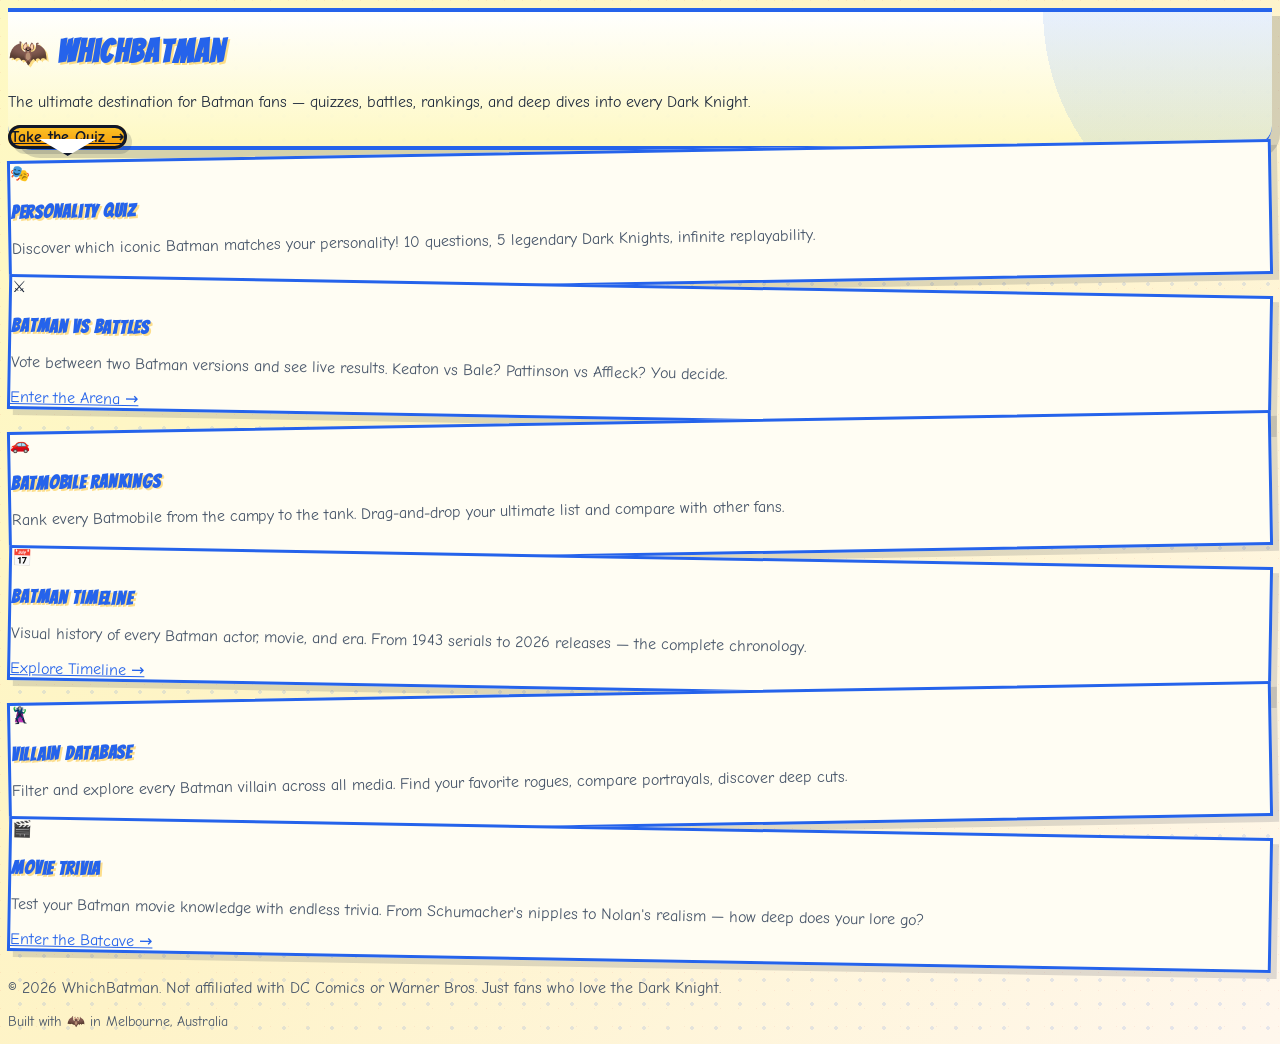
==== index.html @ 9dce613d "Initial commit: WhichBatman comic book site - 7 interactive pages (quiz, battles, batmobiles, timeli" ====
<!DOCTYPE html>
<html lang="en">
<head>
  <meta charset="UTF-8">
  <meta name="viewport" content="width=device-width, initial-scale=1.0">
  <title>WhichBatman - The Ultimate Batman Fan Hub</title>
  <meta name="description" content="Which Batman Are You? Take personality quizzes, vote in Batman vs battles, rank Batmobiles, and explore the complete Dark Knight timeline. The ultimate Batman fan destination.">
  
  <meta property="og:type" content="website">
  <meta property="og:title" content="WhichBatman - The Ultimate Batman Fan Hub">
  <meta property="og:description" content="Quizzes, battles, rankings, and more for every Batman fan!">
  <meta property="og:url" content="https://whichbatman.com">
  <meta property="og:image" content="https://whichbatman.com/assets/og-home.jpg">
  
  <meta name="twitter:card" content="summary_large_image">
  <link rel="preconnect" href="https://fonts.googleapis.com">
  <link rel="preconnect" href="https://fonts.gstatic.com" crossorigin>
  <link href="https://fonts.googleapis.com/css2?family=Bangers&family=Comic+Neue:wght@400;700&display=swap" rel="stylesheet">
  <link rel="stylesheet" href="styles.css">
</head>
<body class="page-home">
  <div class="hero">
    <h1>🦇 WhichBatman</h1>
    <p>The ultimate destination for Batman fans — quizzes, battles, rankings, and deep dives into every Dark Knight.</p>
    <a href="quiz.html" class="cta-button">Take the Quiz →</a>
  </div>
  
  <div class="features">
    <div class="feature-card">
      <div class="feature-icon">🎭</div>
      <h3>Personality Quiz</h3>
      <p>Discover which iconic Batman matches your personality! 10 questions, 5 legendary Dark Knights, infinite replayability.</p>
      <a href="quiz.html" class="feature-link">Start Quiz →</a>
    </div>
    
    <div class="feature-card">
      <div class="feature-icon">⚔️</div>
      <h3>Batman vs Battles</h3>
      <p>Vote between two Batman versions and see live results. Keaton vs Bale? Pattinson vs Affleck? You decide.</p>
      <a href="battles.html" class="feature-link">Enter the Arena →</a>
    </div>
    
    <div class="feature-card">
      <div class="feature-icon">🚗</div>
      <h3>Batmobile Rankings</h3>
      <p>Rank every Batmobile from the campy to the tank. Drag-and-drop your ultimate list and compare with other fans.</p>
      <a href="batmobiles.html" class="feature-link">Start Ranking →</a>
    </div>
    
    <div class="feature-card">
      <div class="feature-icon">📅</div>
      <h3>Batman Timeline</h3>
      <p>Visual history of every Batman actor, movie, and era. From 1943 serials to 2026 releases — the complete chronology.</p>
      <a href="timeline.html" class="feature-link">Explore Timeline →</a>
    </div>
    
    <div class="feature-card">
      <div class="feature-icon">🦹</div>
      <h3>Villain Database</h3>
      <p>Filter and explore every Batman villain across all media. Find your favorite rogues, compare portrayals, discover deep cuts.</p>
      <a href="villains.html" class="feature-link">Open the database →</a>
    </div>
    
    <div class="feature-card">
      <div class="feature-icon">🎬</div>
      <h3>Movie Trivia</h3>
      <p>Test your Batman movie knowledge with endless trivia. From Schumacher's nipples to Nolan's realism — how deep does your lore go?</p>
      <a href="trivia.html" class="feature-link">Enter the Batcave →</a>
    </div>
  </div>
  
  <footer>
    <p>&copy; 2026 WhichBatman. Not affiliated with DC Comics or Warner Bros. Just fans who love the Dark Knight.</p>
    <p class="footer-note">Built with 🦇 in Melbourne, Australia</p>
  </footer>
  
  <script async src="https://www.googletagmanager.com/gtag/js?id=G-XXXXXXXXXX"></script>
  <script>
    window.dataLayer = window.dataLayer || [];
    function gtag(){dataLayer.push(arguments);}
    gtag('js', new Date());
    gtag('config', 'G-XXXXXXXXXX');
    
    // Track feature card clicks
    document.querySelectorAll('.feature-link').forEach(link => {
      link.addEventListener('click', (e) => {
        const feature = e.target.closest('.feature-card').querySelector('h3').textContent;
        gtag('event', 'feature_click', {
          'event_category': 'navigation',
          'event_label': feature
        });
      });
    });
  </script>
</body>
</html>
---- styles.css ----
/* Layout rules extracted from index.html */
/* Layout rules extracted from batmobiles.html */
/* Layout rules extracted from battles.html */
/* Layout rules extracted from quiz.html */
/* Layout rules extracted from timeline.html */
/* Layout rules extracted from trivia.html */
/* Layout rules extracted from villains.html */

/* Shared comic-book theme for WhichBatman */
:root {
  --comic-blue: #2563eb;
  --comic-blue-bright: #3b82f6;
  --comic-yellow: #fbbf24;
  --comic-orange: #f59e0b;
  --comic-red: #ef4444;
  --comic-red-dark: #dc2626;
  --comic-cream: #fef9c3;
  --comic-cream-deep: #fef3c7;
  --comic-paper: #fffdf3;
  --comic-ink: #1e293b;
  --comic-ink-soft: #475569;
  --comic-line: #0f172a;
  --comic-shadow: 8px 8px 0 rgba(30, 41, 59, 0.18);
  --comic-shadow-strong: 10px 10px 0 rgba(37, 99, 235, 0.18);
  --comic-radius: 18px;
}

body[class^="page-"] {
  --bg-primary: var(--comic-cream);
  --bg-secondary: #ffffff;
  --bg-card: #ffffff;
  --border: var(--comic-blue);
  --accent: var(--comic-yellow);
  --accent-hover: var(--comic-orange);
  --accent-soft: var(--comic-orange);
  --text-primary: var(--comic-ink);
  --text-secondary: var(--comic-ink-soft);
  --danger: var(--comic-red);
  --good: #10b981;
  --line: rgba(37, 99, 235, 0.28);
  --shadow: rgba(37, 99, 235, 0.18);
  --shadow-strong: rgba(30, 41, 59, 0.18);
  --success: #16a34a;
  --street: #60a5fa;
  --city: #f59e0b;
  --global: #ef4444;
  --panel: linear-gradient(180deg, rgba(255, 255, 255, 0.98), rgba(254, 249, 195, 0.95));
  font-family: "Comic Neue", system-ui, sans-serif;
  color: var(--text-primary);
  background:
    radial-gradient(circle at 20px 20px, rgba(37, 99, 235, 0.12) 0 2px, transparent 2px 100%),
    radial-gradient(circle at 0 0, rgba(239, 68, 68, 0.08) 0 1.5px, transparent 1.5px 100%),
    linear-gradient(135deg, var(--comic-cream) 0%, var(--comic-cream-deep) 48%, #fff7ed 100%);
  background-size: 24px 24px, 18px 18px, auto;
  color-scheme: light;
}

body[class^="page-"] a,
body[class^="page-"] button,
body[class^="page-"] input,
body[class^="page-"] select,
body[class^="page-"] textarea {
  font: inherit;
}

body[class^="page-"] h1,
body[class^="page-"] h2,
body[class^="page-"] h3,
body[class^="page-"] .section-title,
body[class^="page-"] .results-title,
body[class^="page-"] .battle-kicker,
body[class^="page-"] .hero-kicker,
body[class^="page-"] .hero-eyebrow,
body[class^="page-"] .eyebrow,
body[class^="page-"] .bat-kicker {
  font-family: "Bangers", cursive;
  letter-spacing: 0.04em;
  color: var(--comic-blue);
  text-shadow: 2px 2px 0 rgba(251, 191, 36, 0.5);
}

body[class^="page-"] .hero,
body[class^="page-"] .quiz-card,
body[class^="page-"] .panel,
body[class^="page-"] .battle-card,
body[class^="page-"] .results-card,
body[class^="page-"] .daily-panel,
body[class^="page-"] .filters,
body[class^="page-"] .timeline-shell,
body[class^="page-"] .bat-header {
  background:
    radial-gradient(circle at top right, rgba(59, 130, 246, 0.12) 0 18%, transparent 18% 100%),
    linear-gradient(180deg, rgba(255, 255, 255, 0.98), rgba(254, 249, 195, 0.92));
  border: 4px solid var(--comic-blue);
  border-radius: var(--comic-radius);
  box-shadow: var(--comic-shadow);
}

body[class^="page-"] .feature-card,
body[class^="page-"] .fighter,
body[class^="page-"] .ranking-item,
body[class^="page-"] .timeline-entry,
body[class^="page-"] .villain-card,
body[class^="page-"] .seo-item,
body[class^="page-"] .stat-card,
body[class^="page-"] .result-bar-card {
  background: var(--comic-paper);
  border: 3px solid var(--comic-blue);
  box-shadow: 6px 6px 0 rgba(30, 41, 59, 0.14);
}

body.page-home .feature-card:nth-child(odd),
body.page-battles .fighter:first-child,
body.page-villains .villain-card:nth-child(odd),
body.page-timeline .timeline-entry:nth-child(odd),
body.page-trivia .stat-card:nth-child(odd) {
  transform: rotate(-1deg);
}

body.page-home .feature-card:nth-child(even),
body.page-battles .fighter:last-child,
body.page-villains .villain-card:nth-child(even),
body.page-timeline .timeline-entry:nth-child(even),
body.page-trivia .stat-card:nth-child(even) {
  transform: rotate(1deg);
}

body[class^="page-"] .feature-card:hover,
body[class^="page-"] .fighter:hover,
body[class^="page-"] .ranking-item:hover,
body[class^="page-"] .villain-card:hover,
body[class^="page-"] .timeline-entry:hover {
  transform: translate(-2px, -3px) rotate(0deg);
  box-shadow: var(--comic-shadow-strong);
}

body[class^="page-"] .crumbs a,
body[class^="page-"] .crumb,
body[class^="page-"] .jump,
body[class^="page-"] .jump-link,
body[class^="page-"] .pill-link,
body[class^="page-"] .pill,
body[class^="page-"] .hero-pill,
body[class^="page-"] .hero-chip,
body[class^="page-"] .meta-chip,
body[class^="page-"] .hero-meta span,
body[class^="page-"] .daily-meta span,
body[class^="page-"] .trait,
body[class^="page-"] .chip {
  background: #ffffff;
  border: 3px solid var(--comic-red);
  color: var(--comic-ink);
  box-shadow: 4px 4px 0 rgba(239, 68, 68, 0.14);
}

body[class^="page-"] .cta-button,
body[class^="page-"] .btn,
body[class^="page-"] button,
body[class^="page-"] .vote-button,
body[class^="page-"] .action-button,
body[class^="page-"] .filter-btn,
body[class^="page-"] .expand-btn,
body[class^="page-"] .move-button,
body[class^="page-"] .drag-handle,
body[class^="page-"] .reset {
  background: linear-gradient(180deg, var(--comic-yellow), var(--comic-orange));
  color: var(--comic-line);
  border: 3px solid var(--comic-line);
  border-radius: 14px;
  box-shadow: 5px 5px 0 rgba(30, 41, 59, 0.16);
  font-weight: 700;
}

body[class^="page-"] .btn.secondary,
body[class^="page-"] button.secondary,
body[class^="page-"] .action-button.secondary,
body[class^="page-"] #shareBtn,
body[class^="page-"] #shuffleBtn,
body[class^="page-"] #resetBtn,
body[class^="page-"] .expand-btn,
body[class^="page-"] .filter-btn[aria-pressed="false"] {
  background: #ffffff;
  color: var(--comic-blue);
  border-color: var(--comic-blue);
}

body[class^="page-"] .btn.danger,
body[class^="page-"] button.danger,
body[class^="page-"] #endBtn,
body[class^="page-"] .reset {
  background: linear-gradient(180deg, var(--comic-red), var(--comic-red-dark));
  color: #ffffff;
}

body[class^="page-"] .cta-button:hover,
body[class^="page-"] .btn:hover,
body[class^="page-"] button:hover,
body[class^="page-"] .vote-button:hover,
body[class^="page-"] .action-button:hover,
body[class^="page-"] .filter-btn:hover,
body[class^="page-"] .expand-btn:hover,
body[class^="page-"] .move-button:hover,
body[class^="page-"] .drag-handle:hover,
body[class^="page-"] .reset:hover {
  transform: translate(-1px, -2px);
  box-shadow: 7px 7px 0 rgba(30, 41, 59, 0.18);
}

body[class^="page-"] input[type="text"],
body[class^="page-"] select {
  background: #fffef9;
  color: var(--comic-ink);
  border: 3px solid var(--comic-blue);
  border-radius: 14px;
}

body[class^="page-"] .progress-bar,
body[class^="page-"] .bar-track,
body[class^="page-"] .match-bar-track {
  background: rgba(37, 99, 235, 0.12);
  border: 2px solid rgba(37, 99, 235, 0.3);
}

body[class^="page-"] .progress-fill,
body[class^="page-"] .bar-fill,
body[class^="page-"] .match-bar-fill {
  background: linear-gradient(90deg, var(--comic-red), var(--comic-yellow));
}

body.page-battles .image-placeholder,
body.page-batmobiles .vehicle-image,
body.page-timeline .entry-art {
  background:
    radial-gradient(circle at 30% 30%, rgba(251, 191, 36, 0.35) 0 18%, transparent 18% 100%),
    linear-gradient(135deg, #dbeafe 0%, #ffffff 100%);
  border: 3px solid var(--comic-blue);
}

body.page-battles .pulse,
body.page-villains .daily-panel,
body.page-home .cta-button,
body.page-batmobiles .pill,
body.page-timeline .jump-link,
body.page-villains .jump {
  position: relative;
}

body.page-battles .pulse::after,
body.page-home .cta-button::after,
body.page-timeline .jump-link::after,
body.page-villains .jump::after {
  content: "";
  position: absolute;
  inset: auto 12px -10px 12px;
  height: 14px;
  background: #ffffff;
  border: 3px solid currentColor;
  border-top: 0;
  clip-path: polygon(18% 0, 50% 100%, 82% 0);
}

body.page-home footer,
body.page-batmobiles .status,
body.page-trivia .tiny,
body.page-villains #searchInputHint,
body.page-battles .battle-subtitle,
body.page-timeline .note,
body.page-timeline .faq-answer,
body.page-quiz .subtitle,
body.page-quiz .result-description,
body.page-trivia .subtitle,
body.page-home .feature-card p,
body.page-battles .fighter-desc,
body.page-villains .daily-body p,
body.page-timeline .hero p,
body.page-trivia .meta-row,
body.page-batmobiles .panel-note {
  color: var(--comic-ink-soft);
}

body.page-home .hero {
  border-radius: 0 0 24px 24px;
  border-left: 0;
  border-right: 0;
}

body.page-home .hero h1,
body.page-quiz h1,
body.page-batmobiles h1,
body.page-battles h1,
body.page-timeline h1,
body.page-trivia h1,
body.page-villains h1 {
  color: var(--comic-blue);
}

body.page-home .feature-link,
body.page-trivia .home-link,
body.page-trivia .bat-link,
body.page-batmobiles .share-url,
body.page-villains .expand-btn,
body.page-battles .result-name,
body.page-timeline .expand-hint,
body.page-quiz .result-name {
  color: var(--comic-blue);
}

body.page-home .feature-link:hover,
body.page-trivia .home-link:hover,
body.page-trivia .bat-link:hover {
  color: var(--comic-red);
}

body.page-quiz .option,
body.page-trivia .option-btn,
body.page-batmobiles .ranking-item,
body.page-villains .villain-detail,
body.page-timeline .entry-body {
  background: rgba(255, 255, 255, 0.96);
  border-color: rgba(37, 99, 235, 0.35);
}

body.page-quiz .option.selected,
body.page-trivia .option-btn.selected,
body.page-timeline .filter-btn[aria-pressed="true"],
body.page-villains .chip.street,
body.page-villains .chip.city,
body.page-villains .chip.global,
body.page-battles .vote-button.voted {
  background: linear-gradient(180deg, #dbeafe, #bfdbfe);
  color: var(--comic-blue);
  border-color: var(--comic-blue);
}

body.page-villains .chip.global,
body.page-villains .chip.threat-global,
body.page-villains .chip.legendary {
  border-color: var(--comic-red);
  color: var(--comic-red-dark);
}

body.page-villains .chip.city,
body.page-villains .chip.threat-city {
  border-color: var(--comic-orange);
  color: #b45309;
}

body.page-villains .chip.street,
body.page-villains .chip.threat-street {
  border-color: var(--comic-blue);
  color: var(--comic-blue);
}

body.page-timeline .timeline-shell::before {
  background: linear-gradient(90deg, transparent, var(--comic-red), transparent);
  height: 4px;
}

body.page-timeline .pill,
body.page-timeline .entry-meta-badge .pill {
  background: linear-gradient(180deg, var(--comic-yellow), #fde68a);
  border-color: var(--comic-line);
  color: var(--comic-line);
}

body.page-trivia .leaderboard-list li,
body.page-batmobiles .community-list li,
body.page-villains .seo-item,
body.page-villains .empty-state,
body.page-batmobiles .empty-state {
  background: rgba(255,255,255,0.92);
  border: 3px solid rgba(37, 99, 235, 0.35);
}

body.page-home .footer-note {
  margin-top: 12px;
  font-size: 0.9rem;
}

body.page-trivia .stack-gap-sm,
body.page-trivia .tiny.top-gap {
  margin-top: 8px;
}

body.page-villains .filter-inline-wrap {
  display: flex;
  align-items: center;
  justify-content: space-between;
  gap: 12px;
  flex-wrap: wrap;
}

body.page-villains #searchInputHint {
  font-size: 0.92rem;
}

body.page-quiz .results-heading {
  font-size: 1.8rem;
  margin-bottom: 16px;
}
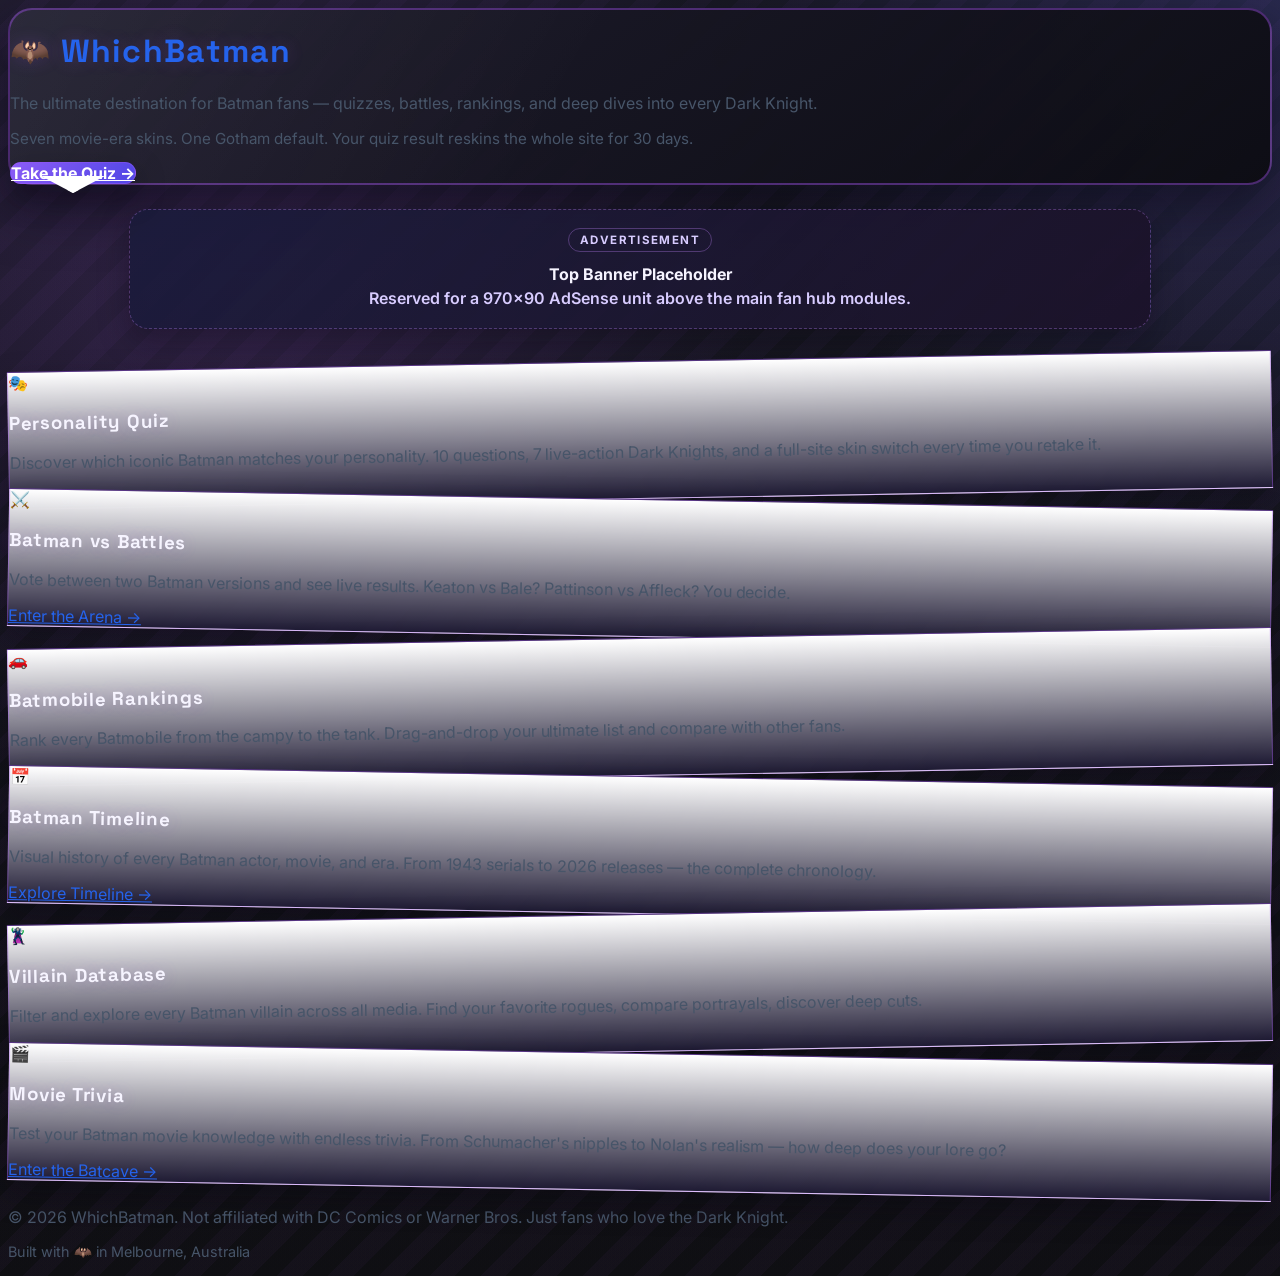
==== commit 2fb2ab64: "7-skin theme system: site reskins per Batman quiz result + AdSense prep slots" ====
--- a/index.html
+++ b/index.html
@@ -13,23 +13,33 @@
   <meta property="og:image" content="https://whichbatman.com/assets/og-home.jpg">
   
   <meta name="twitter:card" content="summary_large_image">
+  <meta name="theme-color" content="#0f0f14">
   <link rel="preconnect" href="https://fonts.googleapis.com">
   <link rel="preconnect" href="https://fonts.gstatic.com" crossorigin>
-  <link href="https://fonts.googleapis.com/css2?family=Bangers&family=Comic+Neue:wght@400;700&display=swap" rel="stylesheet">
+  <script src="theme-loader.js"></script>
+  <script>window.WhichBatmanTheme.initDocumentTheme();</script>
+  <link href="https://fonts.googleapis.com/css2?family=Archivo:wght@400;600;700&family=Audiowide&family=Bangers&family=Bebas+Neue&family=Cinzel:wght@400;600;700&family=Exo+2:wght@400;600;700&family=Inter:wght@400;500;600;700&family=Lato:wght@400;700&family=Nunito:wght@400;600;700&family=Orbitron:wght@400;600;700&family=Oxygen:wght@400;700&family=Rajdhani:wght@500;600;700&family=Roboto:wght@400;500;700&family=Source+Sans+3:wght@400;600;700&family=Space+Grotesk:wght@400;500;700&display=swap" rel="stylesheet">
   <link rel="stylesheet" href="styles.css">
+  <link rel="stylesheet" href="themes.css">
 </head>
 <body class="page-home">
   <div class="hero">
     <h1>🦇 WhichBatman</h1>
     <p>The ultimate destination for Batman fans — quizzes, battles, rankings, and deep dives into every Dark Knight.</p>
+    <p class="theme-note">Seven movie-era skins. One Gotham default. Your quiz result reskins the whole site for 30 days.</p>
     <a href="quiz.html" class="cta-button">Take the Quiz →</a>
+  </div>
+
+  <div class="ad-slot ad-slot-banner" aria-label="Advertisement">
+    <span class="ad-label">Advertisement</span>
+    <span class="ad-copy"><strong>Top Banner Placeholder</strong><br>Reserved for a 970x90 AdSense unit above the main fan hub modules.</span>
   </div>
   
   <div class="features">
     <div class="feature-card">
       <div class="feature-icon">🎭</div>
       <h3>Personality Quiz</h3>
-      <p>Discover which iconic Batman matches your personality! 10 questions, 5 legendary Dark Knights, infinite replayability.</p>
+      <p>Discover which iconic Batman matches your personality. 10 questions, 7 live-action Dark Knights, and a full-site skin switch every time you retake it.</p>
       <a href="quiz.html" class="feature-link">Start Quiz →</a>
     </div>
     
--- a/themes.css
+++ b/themes.css
@@ -0,0 +1,707 @@
+:root,
+html[data-theme="gotham"] {
+  --theme-color: #0f0f14;
+  --bg-primary: #0f0f14;
+  --bg-secondary: #1a1a24;
+  --bg-card: rgba(21, 22, 34, 0.9);
+  --bg-elevated: rgba(32, 28, 54, 0.92);
+  --text-primary: #f0f0f5;
+  --text-secondary: #a6adca;
+  --heading-color: #f6f4ff;
+  --accent-primary: #a855f7;
+  --accent-secondary: #6366f1;
+  --accent-strong: #c084fc;
+  --button-text: #ffffff;
+  --chip-bg: rgba(18, 18, 30, 0.9);
+  --chip-text: #f5f3ff;
+  --border-color: rgba(168, 85, 247, 0.4);
+  --line-color: rgba(192, 132, 252, 0.18);
+  --panel-shadow: 0 20px 55px rgba(8, 6, 19, 0.55);
+  --hover-shadow: 0 26px 60px rgba(26, 17, 53, 0.62);
+  --soft-shadow: 0 12px 30px rgba(8, 6, 19, 0.34);
+  --card-radius: 24px;
+  --font-heading: "Space Grotesk", sans-serif;
+  --font-body: "Inter", sans-serif;
+  --heading-shadow: 0 0 18px rgba(168, 85, 247, 0.2);
+  --surface-background:
+    linear-gradient(145deg, rgba(31, 29, 46, 0.96), rgba(12, 12, 18, 0.94));
+  --page-background:
+    radial-gradient(circle at top right, rgba(99, 102, 241, 0.2), transparent 30%),
+    radial-gradient(circle at 20% 20%, rgba(168, 85, 247, 0.18), transparent 35%),
+    linear-gradient(180deg, #141420 0%, #09090d 100%);
+  --image-background:
+    radial-gradient(circle at top, rgba(192, 132, 252, 0.16), transparent 45%),
+    linear-gradient(135deg, rgba(35, 32, 58, 0.98), rgba(13, 14, 22, 0.98));
+  --button-background: linear-gradient(135deg, #8b5cf6 0%, #4f46e5 100%);
+  --button-secondary-background: rgba(12, 12, 20, 0.8);
+  --button-secondary-text: #ebe9ff;
+  --button-danger-background: linear-gradient(135deg, #ef4444 0%, #991b1b 100%);
+  --page-texture:
+    linear-gradient(rgba(255, 255, 255, 0.025), rgba(255, 255, 255, 0.025)),
+    repeating-linear-gradient(
+      135deg,
+      transparent 0,
+      transparent 18px,
+      rgba(168, 85, 247, 0.035) 18px,
+      rgba(168, 85, 247, 0.035) 36px
+    );
+  --surface-highlight: linear-gradient(120deg, rgba(255, 255, 255, 0.06), transparent 45%);
+  --ad-background:
+    linear-gradient(135deg, rgba(99, 102, 241, 0.18), rgba(168, 85, 247, 0.1)),
+    rgba(10, 10, 16, 0.9);
+  --ad-border: rgba(192, 132, 252, 0.32);
+  --ad-text: #d8ccff;
+  --panel-border-width: 2px;
+}
+
+html[data-theme="west"] {
+  --theme-color: #ffeb3b;
+  --bg-primary: #ffeb3b;
+  --bg-secondary: #fff3a3;
+  --bg-card: rgba(255, 255, 255, 0.96);
+  --bg-elevated: rgba(255, 255, 255, 0.98);
+  --text-primary: #111111;
+  --text-secondary: #303030;
+  --heading-color: #0052cc;
+  --accent-primary: #ff0000;
+  --accent-secondary: #0066ff;
+  --accent-strong: #ff6b6b;
+  --button-text: #111111;
+  --chip-bg: #ffffff;
+  --chip-text: #111111;
+  --border-color: #111111;
+  --line-color: rgba(0, 0, 0, 0.16);
+  --panel-shadow: 12px 12px 0 rgba(0, 0, 0, 0.22);
+  --hover-shadow: 14px 14px 0 rgba(0, 102, 255, 0.22);
+  --soft-shadow: 0 8px 24px rgba(17, 17, 17, 0.16);
+  --card-radius: 12px;
+  --heading-shadow: 3px 3px 0 rgba(255, 255, 255, 0.95);
+  --surface-background:
+    radial-gradient(circle at 15% 20%, rgba(255, 0, 0, 0.14) 0 2px, transparent 2px 100%),
+    radial-gradient(circle at 75% 25%, rgba(0, 102, 255, 0.14) 0 2px, transparent 2px 100%),
+    linear-gradient(180deg, rgba(255, 255, 255, 0.98), rgba(255, 244, 177, 0.96));
+  --page-background:
+    radial-gradient(circle at top left, rgba(255, 255, 255, 0.65), transparent 25%),
+    radial-gradient(circle at 20px 20px, rgba(0, 102, 255, 0.12) 0 2px, transparent 2px 100%),
+    radial-gradient(circle at 0 0, rgba(255, 0, 0, 0.1) 0 1.5px, transparent 1.5px 100%),
+    linear-gradient(135deg, #ffeb3b 0%, #fff59d 48%, #ffffff 100%);
+  --image-background:
+    radial-gradient(circle at 30% 30%, rgba(255, 0, 0, 0.24) 0 16%, transparent 16% 100%),
+    linear-gradient(135deg, #ffffff 0%, #dbeafe 100%);
+  --button-background: linear-gradient(180deg, #ffd700 0%, #ff8f00 100%);
+  --button-secondary-background: #ffffff;
+  --button-secondary-text: #0052cc;
+  --button-danger-background: linear-gradient(180deg, #ff4b4b 0%, #cc0000 100%);
+  --page-texture:
+    repeating-linear-gradient(
+      0deg,
+      transparent 0,
+      transparent 34px,
+      rgba(17, 17, 17, 0.05) 34px,
+      rgba(17, 17, 17, 0.05) 36px
+    );
+  --surface-highlight: linear-gradient(120deg, rgba(0, 102, 255, 0.08), transparent 45%);
+  --ad-background:
+    linear-gradient(135deg, rgba(255, 0, 0, 0.12), rgba(0, 102, 255, 0.1)),
+    rgba(255, 255, 255, 0.95);
+  --ad-border: rgba(17, 17, 17, 0.28);
+  --ad-text: #111111;
+  --panel-border-width: 4px;
+  --font-heading: "Bangers", cursive;
+  --font-body: "Archivo", sans-serif;
+}
+
+html[data-theme="keaton"] {
+  --theme-color: #0a0a0f;
+  --bg-primary: #0a0a0f;
+  --bg-secondary: #1a1a2e;
+  --bg-card: rgba(15, 14, 26, 0.94);
+  --bg-elevated: rgba(26, 0, 51, 0.92);
+  --text-primary: #e5e2ee;
+  --text-secondary: #b9add7;
+  --heading-color: #f3e8ff;
+  --accent-primary: #9d4edd;
+  --accent-secondary: #52b788;
+  --accent-strong: #c77dff;
+  --button-text: #f8f5ff;
+  --chip-bg: rgba(22, 15, 37, 0.96);
+  --chip-text: #ece7f8;
+  --border-color: rgba(157, 78, 221, 0.42);
+  --line-color: rgba(82, 183, 136, 0.18);
+  --panel-shadow: 0 20px 55px rgba(0, 0, 0, 0.6);
+  --hover-shadow: 0 26px 60px rgba(157, 78, 221, 0.24);
+  --soft-shadow: 0 12px 32px rgba(0, 0, 0, 0.42);
+  --card-radius: 28px;
+  --heading-shadow: 0 0 24px rgba(157, 78, 221, 0.18);
+  --surface-background:
+    linear-gradient(160deg, rgba(25, 15, 37, 0.96), rgba(10, 10, 15, 0.94)),
+    linear-gradient(90deg, rgba(82, 183, 136, 0.08), transparent 35%);
+  --page-background:
+    radial-gradient(circle at top, rgba(157, 78, 221, 0.18), transparent 22%),
+    radial-gradient(circle at bottom left, rgba(82, 183, 136, 0.16), transparent 26%),
+    linear-gradient(180deg, #11111a 0%, #050507 100%);
+  --image-background:
+    radial-gradient(circle at 50% 0%, rgba(157, 78, 221, 0.2), transparent 40%),
+    linear-gradient(135deg, #1d102e 0%, #07120f 100%);
+  --button-background: linear-gradient(135deg, #6d28d9 0%, #14532d 100%);
+  --button-secondary-background: rgba(21, 13, 31, 0.82);
+  --button-secondary-text: #efe9ff;
+  --button-danger-background: linear-gradient(135deg, #7c2d12 0%, #581c87 100%);
+  --page-texture:
+    repeating-linear-gradient(
+      90deg,
+      transparent 0,
+      transparent 54px,
+      rgba(255, 255, 255, 0.022) 54px,
+      rgba(255, 255, 255, 0.022) 55px
+    );
+  --surface-highlight: linear-gradient(120deg, rgba(255, 255, 255, 0.045), transparent 42%);
+  --ad-background:
+    linear-gradient(135deg, rgba(157, 78, 221, 0.16), rgba(82, 183, 136, 0.1)),
+    rgba(10, 10, 15, 0.92);
+  --ad-border: rgba(157, 78, 221, 0.28);
+  --ad-text: #e8def8;
+  --font-heading: "Cinzel", serif;
+  --font-body: "Lato", sans-serif;
+}
+
+html[data-theme="kilmer"] {
+  --theme-color: #0f0f1a;
+  --bg-primary: #0f0f1a;
+  --bg-secondary: #1a1a2e;
+  --bg-card: rgba(16, 20, 34, 0.92);
+  --bg-elevated: rgba(25, 20, 44, 0.92);
+  --text-primary: #e8ecf8;
+  --text-secondary: #c1b8ea;
+  --heading-color: #d8f7ff;
+  --accent-primary: #00ced1;
+  --accent-secondary: #9370db;
+  --accent-strong: #ff6ec7;
+  --button-text: #02131d;
+  --chip-bg: rgba(10, 17, 30, 0.92);
+  --chip-text: #e8fbff;
+  --border-color: rgba(0, 206, 209, 0.34);
+  --line-color: rgba(255, 110, 199, 0.16);
+  --panel-shadow: 0 20px 55px rgba(0, 0, 0, 0.55);
+  --hover-shadow: 0 24px 58px rgba(0, 206, 209, 0.2);
+  --soft-shadow: 0 10px 30px rgba(147, 112, 219, 0.18);
+  --card-radius: 22px;
+  --heading-shadow: 0 0 16px rgba(0, 255, 255, 0.38);
+  --surface-background:
+    linear-gradient(160deg, rgba(12, 16, 30, 0.96), rgba(24, 20, 44, 0.94)),
+    linear-gradient(90deg, rgba(0, 206, 209, 0.08), rgba(255, 110, 199, 0.06));
+  --page-background:
+    radial-gradient(circle at top left, rgba(0, 255, 255, 0.14), transparent 18%),
+    radial-gradient(circle at bottom right, rgba(255, 110, 199, 0.16), transparent 22%),
+    linear-gradient(180deg, #0a0c17 0%, #06070d 100%);
+  --image-background:
+    linear-gradient(135deg, rgba(0, 255, 255, 0.12), transparent 55%),
+    linear-gradient(145deg, #111425 0%, #21183a 100%);
+  --button-background: linear-gradient(135deg, #00ced1 0%, #9370db 55%, #ff6ec7 100%);
+  --button-secondary-background: rgba(11, 15, 28, 0.84);
+  --button-secondary-text: #dffcff;
+  --button-danger-background: linear-gradient(135deg, #ff6ec7 0%, #6d28d9 100%);
+  --page-texture:
+    linear-gradient(rgba(255, 255, 255, 0.015), rgba(255, 255, 255, 0.015)),
+    repeating-linear-gradient(
+      90deg,
+      transparent 0,
+      transparent 36px,
+      rgba(0, 255, 255, 0.04) 36px,
+      rgba(0, 255, 255, 0.04) 37px
+    );
+  --surface-highlight: linear-gradient(120deg, rgba(255, 255, 255, 0.04), transparent 45%);
+  --ad-background:
+    linear-gradient(135deg, rgba(0, 255, 255, 0.14), rgba(255, 110, 199, 0.12)),
+    rgba(11, 14, 25, 0.92);
+  --ad-border: rgba(0, 206, 209, 0.28);
+  --ad-text: #e4fdff;
+  --font-heading: "Exo 2", sans-serif;
+  --font-body: "Roboto", sans-serif;
+}
+
+html[data-theme="clooney"] {
+  --theme-color: #e0ffff;
+  --bg-primary: #f0f8ff;
+  --bg-secondary: #e0ffff;
+  --bg-card: rgba(255, 255, 255, 0.96);
+  --bg-elevated: rgba(241, 251, 255, 0.96);
+  --text-primary: #0f3050;
+  --text-secondary: #395b78;
+  --heading-color: #0b4870;
+  --accent-primary: #00bfff;
+  --accent-secondary: #c0c0c0;
+  --accent-strong: #87ceeb;
+  --button-text: #063252;
+  --chip-bg: rgba(255, 255, 255, 0.92);
+  --chip-text: #124161;
+  --border-color: rgba(70, 130, 180, 0.34);
+  --line-color: rgba(0, 191, 255, 0.16);
+  --panel-shadow: 0 20px 48px rgba(70, 130, 180, 0.14);
+  --hover-shadow: 0 24px 56px rgba(0, 191, 255, 0.18);
+  --soft-shadow: 0 10px 28px rgba(135, 206, 235, 0.18);
+  --card-radius: 24px;
+  --heading-shadow: 0 0 16px rgba(255, 255, 255, 0.8);
+  --surface-background:
+    linear-gradient(145deg, rgba(255, 255, 255, 0.98), rgba(224, 255, 255, 0.94)),
+    linear-gradient(90deg, rgba(192, 192, 192, 0.16), transparent 40%);
+  --page-background:
+    radial-gradient(circle at top, rgba(255, 255, 255, 0.85), transparent 26%),
+    radial-gradient(circle at 80% 18%, rgba(135, 206, 235, 0.22), transparent 18%),
+    linear-gradient(180deg, #f8fdff 0%, #dff6ff 100%);
+  --image-background:
+    radial-gradient(circle at 15% 15%, rgba(255, 255, 255, 0.82), transparent 25%),
+    linear-gradient(135deg, #effaff 0%, #c8efff 100%);
+  --button-background: linear-gradient(135deg, #00bfff 0%, #c0c0c0 100%);
+  --button-secondary-background: rgba(255, 255, 255, 0.92);
+  --button-secondary-text: #0b4870;
+  --button-danger-background: linear-gradient(135deg, #4682b4 0%, #0f3050 100%);
+  --page-texture:
+    repeating-linear-gradient(
+      45deg,
+      transparent 0,
+      transparent 22px,
+      rgba(70, 130, 180, 0.035) 22px,
+      rgba(70, 130, 180, 0.035) 44px
+    );
+  --surface-highlight: linear-gradient(120deg, rgba(255, 255, 255, 0.5), transparent 45%);
+  --ad-background:
+    linear-gradient(135deg, rgba(0, 191, 255, 0.12), rgba(192, 192, 192, 0.12)),
+    rgba(255, 255, 255, 0.96);
+  --ad-border: rgba(70, 130, 180, 0.22);
+  --ad-text: #0f3050;
+  --font-heading: "Orbitron", sans-serif;
+  --font-body: "Nunito", sans-serif;
+}
+
+html[data-theme="bale"] {
+  --theme-color: #0a0a0a;
+  --bg-primary: #0a0a0a;
+  --bg-secondary: #161616;
+  --bg-card: rgba(22, 22, 22, 0.94);
+  --bg-elevated: rgba(29, 29, 29, 0.94);
+  --text-primary: #e7e5e4;
+  --text-secondary: #b2b2b2;
+  --heading-color: #f5f5f4;
+  --accent-primary: #d4af37;
+  --accent-secondary: #4a5568;
+  --accent-strong: #f2d675;
+  --button-text: #111111;
+  --chip-bg: rgba(17, 17, 17, 0.96);
+  --chip-text: #f3f2ed;
+  --border-color: rgba(212, 175, 55, 0.24);
+  --line-color: rgba(255, 255, 255, 0.08);
+  --panel-shadow: 0 18px 46px rgba(0, 0, 0, 0.56);
+  --hover-shadow: 0 22px 54px rgba(0, 0, 0, 0.64);
+  --soft-shadow: 0 10px 26px rgba(0, 0, 0, 0.28);
+  --card-radius: 10px;
+  --heading-shadow: none;
+  --surface-background:
+    linear-gradient(145deg, rgba(31, 31, 31, 0.96), rgba(11, 11, 11, 0.96)),
+    linear-gradient(90deg, rgba(212, 175, 55, 0.04), transparent 40%);
+  --page-background:
+    linear-gradient(rgba(255, 255, 255, 0.02), rgba(255, 255, 255, 0.02)),
+    linear-gradient(180deg, #121212 0%, #050505 100%);
+  --image-background:
+    linear-gradient(135deg, rgba(255, 255, 255, 0.05), transparent 48%),
+    linear-gradient(145deg, #242424 0%, #0d0d0d 100%);
+  --button-background: linear-gradient(135deg, #d4af37 0%, #7c6a22 100%);
+  --button-secondary-background: rgba(12, 12, 12, 0.86);
+  --button-secondary-text: #e9e6d8;
+  --button-danger-background: linear-gradient(135deg, #7f1d1d 0%, #450a0a 100%);
+  --page-texture:
+    repeating-linear-gradient(
+      45deg,
+      rgba(255, 255, 255, 0.02) 0,
+      rgba(255, 255, 255, 0.02) 2px,
+      transparent 2px,
+      transparent 8px
+    );
+  --surface-highlight: linear-gradient(120deg, rgba(255, 255, 255, 0.03), transparent 48%);
+  --ad-background:
+    linear-gradient(135deg, rgba(212, 175, 55, 0.08), rgba(74, 85, 104, 0.08)),
+    rgba(11, 11, 11, 0.92);
+  --ad-border: rgba(212, 175, 55, 0.18);
+  --ad-text: #ebe8dd;
+  --font-heading: "Rajdhani", sans-serif;
+  --font-body: "Inter", sans-serif;
+}
+
+html[data-theme="affleck"] {
+  --theme-color: #1a1a1a;
+  --bg-primary: #1a1a1a;
+  --bg-secondary: #2d2d2d;
+  --bg-card: rgba(33, 33, 33, 0.96);
+  --bg-elevated: rgba(39, 39, 39, 0.94);
+  --text-primary: #c5c1bb;
+  --text-secondary: #9d9890;
+  --heading-color: #e9e2d8;
+  --accent-primary: #8b7355;
+  --accent-secondary: #5f6b7a;
+  --accent-strong: #b59a77;
+  --button-text: #f4efe8;
+  --chip-bg: rgba(32, 32, 32, 0.94);
+  --chip-text: #dfd6ca;
+  --border-color: rgba(139, 115, 85, 0.24);
+  --line-color: rgba(95, 107, 122, 0.14);
+  --panel-shadow: 0 18px 50px rgba(0, 0, 0, 0.52);
+  --hover-shadow: 0 22px 58px rgba(0, 0, 0, 0.6);
+  --soft-shadow: 0 10px 28px rgba(0, 0, 0, 0.32);
+  --card-radius: 14px;
+  --heading-shadow: none;
+  --surface-background:
+    linear-gradient(155deg, rgba(46, 44, 43, 0.96), rgba(24, 24, 24, 0.96)),
+    linear-gradient(90deg, rgba(139, 115, 85, 0.06), transparent 40%);
+  --page-background:
+    radial-gradient(circle at top right, rgba(95, 107, 122, 0.1), transparent 18%),
+    linear-gradient(180deg, #2a2724 0%, #121212 100%);
+  --image-background:
+    linear-gradient(135deg, rgba(139, 115, 85, 0.08), transparent 46%),
+    linear-gradient(145deg, #3a3733 0%, #1a1a1a 100%);
+  --button-background: linear-gradient(135deg, #8b7355 0%, #4a5568 100%);
+  --button-secondary-background: rgba(26, 26, 26, 0.88);
+  --button-secondary-text: #e7ddd0;
+  --button-danger-background: linear-gradient(135deg, #5f6b7a 0%, #2b2b2b 100%);
+  --page-texture:
+    linear-gradient(rgba(255, 255, 255, 0.018), rgba(255, 255, 255, 0.018)),
+    repeating-linear-gradient(
+      0deg,
+      transparent 0,
+      transparent 6px,
+      rgba(255, 255, 255, 0.022) 6px,
+      rgba(255, 255, 255, 0.022) 7px
+    );
+  --surface-highlight: linear-gradient(120deg, rgba(255, 255, 255, 0.028), transparent 46%);
+  --ad-background:
+    linear-gradient(135deg, rgba(139, 115, 85, 0.08), rgba(95, 107, 122, 0.08)),
+    rgba(26, 26, 26, 0.92);
+  --ad-border: rgba(139, 115, 85, 0.16);
+  --ad-text: #ddd4c8;
+  --font-heading: "Bebas Neue", sans-serif;
+  --font-body: "Source Sans 3", sans-serif;
+}
+
+html[data-theme="pattinson"] {
+  --theme-color: #0a0a0a;
+  --bg-primary: #0a0a0a;
+  --bg-secondary: #1a0a0a;
+  --bg-card: rgba(18, 10, 10, 0.95);
+  --bg-elevated: rgba(24, 10, 10, 0.94);
+  --text-primary: #ebe7e7;
+  --text-secondary: #bca4a4;
+  --heading-color: #f4eaea;
+  --accent-primary: #8b0000;
+  --accent-secondary: #ff0000;
+  --accent-strong: #ff5c5c;
+  --button-text: #fff1f1;
+  --chip-bg: rgba(14, 6, 6, 0.94);
+  --chip-text: #f2e9e9;
+  --border-color: rgba(139, 0, 0, 0.34);
+  --line-color: rgba(255, 255, 255, 0.08);
+  --panel-shadow: 0 20px 55px rgba(0, 0, 0, 0.65);
+  --hover-shadow: 0 24px 58px rgba(139, 0, 0, 0.28);
+  --soft-shadow: 0 12px 28px rgba(0, 0, 0, 0.42);
+  --card-radius: 16px;
+  --heading-shadow: 0 0 20px rgba(255, 0, 0, 0.22);
+  --surface-background:
+    linear-gradient(155deg, rgba(22, 8, 8, 0.96), rgba(8, 8, 8, 0.98)),
+    linear-gradient(90deg, rgba(255, 0, 0, 0.05), transparent 35%);
+  --page-background:
+    radial-gradient(circle at top, rgba(139, 0, 0, 0.2), transparent 22%),
+    linear-gradient(180deg, #150707 0%, #050505 100%);
+  --image-background:
+    linear-gradient(180deg, rgba(255, 255, 255, 0.03), transparent 42%),
+    linear-gradient(145deg, #220b0b 0%, #050505 100%);
+  --button-background: linear-gradient(135deg, #8b0000 0%, #3b0000 100%);
+  --button-secondary-background: rgba(10, 10, 10, 0.9);
+  --button-secondary-text: #f4eded;
+  --button-danger-background: linear-gradient(135deg, #ff0000 0%, #5c0000 100%);
+  --page-texture:
+    repeating-linear-gradient(
+      100deg,
+      transparent 0,
+      transparent 18px,
+      rgba(255, 255, 255, 0.028) 18px,
+      rgba(255, 255, 255, 0.028) 19px
+    );
+  --surface-highlight: linear-gradient(120deg, rgba(255, 255, 255, 0.028), transparent 46%);
+  --ad-background:
+    linear-gradient(135deg, rgba(139, 0, 0, 0.14), rgba(255, 0, 0, 0.08)),
+    rgba(8, 8, 8, 0.94);
+  --ad-border: rgba(139, 0, 0, 0.24);
+  --ad-text: #f0dede;
+  --font-heading: "Audiowide", sans-serif;
+  --font-body: "Oxygen", sans-serif;
+}
+
+body[class^="page-"] {
+  font-family: var(--font-body, "Inter", sans-serif);
+  color: var(--text-primary);
+  background: var(--page-texture), var(--page-background);
+  background-color: var(--bg-primary);
+  color-scheme: dark;
+  min-height: 100vh;
+}
+
+html[data-theme="west"] body[class^="page-"],
+html[data-theme="clooney"] body[class^="page-"] {
+  color-scheme: light;
+}
+
+body[class^="page-"] h1,
+body[class^="page-"] h2,
+body[class^="page-"] h3,
+body[class^="page-"] .section-title,
+body[class^="page-"] .results-title,
+body[class^="page-"] .battle-kicker,
+body[class^="page-"] .hero-kicker,
+body[class^="page-"] .hero-eyebrow,
+body[class^="page-"] .hero-title,
+body[class^="page-"] .hero-eyebrow,
+body[class^="page-"] .eyebrow,
+body[class^="page-"] .bat-kicker {
+  font-family: var(--font-heading, "Space Grotesk", sans-serif);
+  color: var(--heading-color);
+  text-shadow: var(--heading-shadow);
+}
+
+body[class^="page-"] .hero,
+body[class^="page-"] .quiz-card,
+body[class^="page-"] .panel,
+body[class^="page-"] .battle-card,
+body[class^="page-"] .results-card,
+body[class^="page-"] .daily-panel,
+body[class^="page-"] .filters,
+body[class^="page-"] .timeline-shell,
+body[class^="page-"] .bat-header,
+body[class^="page-"] .faq-item,
+body[class^="page-"] .seo-item,
+body[class^="page-"] .seo-zone {
+  background: var(--surface-highlight), var(--surface-background);
+  border: var(--panel-border-width) solid var(--border-color);
+  border-radius: var(--card-radius);
+  box-shadow: var(--panel-shadow);
+  color: var(--text-primary);
+}
+
+body[class^="page-"] .feature-card,
+body[class^="page-"] .fighter,
+body[class^="page-"] .ranking-item,
+body[class^="page-"] .timeline-entry,
+body[class^="page-"] .villain-card,
+body[class^="page-"] .stat-card,
+body[class^="page-"] .result-bar-card,
+body[class^="page-"] .seo-item,
+body[class^="page-"] .faq-item {
+  background: linear-gradient(180deg, var(--bg-card), var(--bg-elevated));
+  border: max(1px, calc(var(--panel-border-width) - 1px)) solid var(--border-color);
+  box-shadow: var(--soft-shadow);
+  color: var(--text-primary);
+}
+
+body[class^="page-"] .feature-card:hover,
+body[class^="page-"] .fighter:hover,
+body[class^="page-"] .ranking-item:hover,
+body[class^="page-"] .villain-card:hover,
+body[class^="page-"] .timeline-entry:hover,
+body[class^="page-"] .seo-item:hover,
+body[class^="page-"] .faq-item:hover {
+  box-shadow: var(--hover-shadow);
+}
+
+body[class^="page-"] .crumbs a,
+body[class^="page-"] .crumb,
+body[class^="page-"] .jump,
+body[class^="page-"] .jump-link,
+body[class^="page-"] .pill-link,
+body[class^="page-"] .pill,
+body[class^="page-"] .hero-pill,
+body[class^="page-"] .hero-chip,
+body[class^="page-"] .meta-chip,
+body[class^="page-"] .hero-meta span,
+body[class^="page-"] .daily-meta span,
+body[class^="page-"] .trait,
+body[class^="page-"] .chip,
+body[class^="page-"] .entry-meta-badge .pill {
+  background: var(--chip-bg);
+  color: var(--chip-text);
+  border: max(1px, calc(var(--panel-border-width) - 1px)) solid var(--border-color);
+  box-shadow: var(--soft-shadow);
+}
+
+body[class^="page-"] .cta-button,
+body[class^="page-"] .btn,
+body[class^="page-"] button,
+body[class^="page-"] .vote-button,
+body[class^="page-"] .action-button,
+body[class^="page-"] .filter-btn,
+body[class^="page-"] .expand-btn,
+body[class^="page-"] .move-button,
+body[class^="page-"] .drag-handle,
+body[class^="page-"] .reset {
+  background: var(--button-background);
+  color: var(--button-text);
+  border: max(1px, calc(var(--panel-border-width) - 1px)) solid var(--border-color);
+  box-shadow: var(--soft-shadow);
+}
+
+body[class^="page-"] .btn.secondary,
+body[class^="page-"] button.secondary,
+body[class^="page-"] .action-button.secondary,
+body[class^="page-"] #shareBtn,
+body[class^="page-"] #shuffleBtn,
+body[class^="page-"] #resetBtn,
+body[class^="page-"] .expand-btn,
+body[class^="page-"] .filter-btn[aria-pressed="false"] {
+  background: var(--button-secondary-background);
+  color: var(--button-secondary-text);
+  border-color: var(--border-color);
+}
+
+body[class^="page-"] .btn.danger,
+body[class^="page-"] button.danger,
+body[class^="page-"] #endBtn,
+body[class^="page-"] .reset {
+  background: var(--button-danger-background);
+  color: var(--button-text);
+}
+
+body[class^="page-"] input[type="text"],
+body[class^="page-"] select {
+  background: rgba(255, 255, 255, 0.06);
+  color: var(--text-primary);
+  border: max(1px, calc(var(--panel-border-width) - 1px)) solid var(--border-color);
+}
+
+body[class^="page-"] .progress-bar,
+body[class^="page-"] .bar-track,
+body[class^="page-"] .match-bar-track {
+  background: rgba(255, 255, 255, 0.06);
+  border: 1px solid var(--border-color);
+}
+
+body[class^="page-"] .progress-fill,
+body[class^="page-"] .bar-fill,
+body[class^="page-"] .match-bar-fill {
+  background: linear-gradient(90deg, var(--accent-primary), var(--accent-secondary));
+}
+
+body[class^="page-"] .image-placeholder,
+body[class^="page-"] .vehicle-image,
+body[class^="page-"] .entry-art,
+body[class^="page-"] .result-batman {
+  background: var(--image-background);
+  border: max(1px, calc(var(--panel-border-width) - 1px)) solid var(--border-color);
+  color: var(--heading-color);
+}
+
+body[class^="page-"] a {
+  color: var(--accent-strong);
+}
+
+body[class^="page-"] p,
+body[class^="page-"] li,
+body[class^="page-"] dd,
+body[class^="page-"] dt,
+body[class^="page-"] .subtitle,
+body[class^="page-"] .battle-subtitle,
+body[class^="page-"] .fighter-desc,
+body[class^="page-"] .question-title,
+body[class^="page-"] .status,
+body[class^="page-"] .tiny,
+body[class^="page-"] .results-footer,
+body[class^="page-"] .footer-note,
+body[class^="page-"] .entry-body,
+body[class^="page-"] .note {
+  color: var(--text-secondary);
+}
+
+body[class^="page-"] code {
+  color: var(--accent-strong);
+}
+
+body[class^="page-"] .option {
+  background: linear-gradient(180deg, var(--bg-card), var(--bg-elevated));
+  border: max(1px, calc(var(--panel-border-width) - 1px)) solid var(--border-color);
+  color: var(--text-primary);
+}
+
+body[class^="page-"] .option.selected,
+body[class^="page-"] .option:hover {
+  border-color: var(--accent-primary);
+  box-shadow: 0 0 0 2px rgba(255, 255, 255, 0.03), var(--soft-shadow);
+}
+
+body[class^="page-"] .topbar,
+body[class^="page-"] footer,
+body[class^="page-"] .results-bar,
+body[class^="page-"] .controls,
+body[class^="page-"] .action-row,
+body[class^="page-"] .nav-buttons {
+  color: var(--text-primary);
+}
+
+body[class^="page-"] .ad-slot {
+  margin: 1.5rem 0 2rem;
+  padding: 1.1rem 1.25rem;
+  background: var(--ad-background);
+  border: 1px dashed var(--ad-border);
+  border-radius: calc(var(--card-radius) * 0.8);
+  box-shadow: var(--soft-shadow);
+  text-align: center;
+}
+
+body[class^="page-"] .ad-slot-banner {
+  max-width: 980px;
+  margin-left: auto;
+  margin-right: auto;
+}
+
+body[class^="page-"] .ad-slot-inline {
+  margin-top: 2rem;
+  margin-bottom: 2rem;
+}
+
+body[class^="page-"] .ad-slot-result {
+  margin-top: 1.75rem;
+}
+
+body[class^="page-"] .ad-label {
+  display: inline-block;
+  margin-bottom: 0.65rem;
+  padding: 0.25rem 0.7rem;
+  font-size: 0.72rem;
+  font-weight: 700;
+  letter-spacing: 0.12em;
+  text-transform: uppercase;
+  color: var(--ad-text);
+  border: 1px solid var(--ad-border);
+  border-radius: 999px;
+}
+
+body[class^="page-"] .ad-copy {
+  display: block;
+  color: var(--ad-text);
+  font-weight: 600;
+  line-height: 1.5;
+}
+
+body[class^="page-"] .ad-copy strong {
+  color: var(--heading-color);
+}
+
+body[class^="page-"] .theme-note {
+  color: var(--text-secondary);
+  font-size: 0.95rem;
+}
+
+body[class^="page-"] .results.active {
+  display: block;
+}
+
+@media (max-width: 720px) {
+  body[class^="page-"] .ad-slot {
+    padding: 1rem;
+    margin: 1rem 0 1.5rem;
+  }
+}
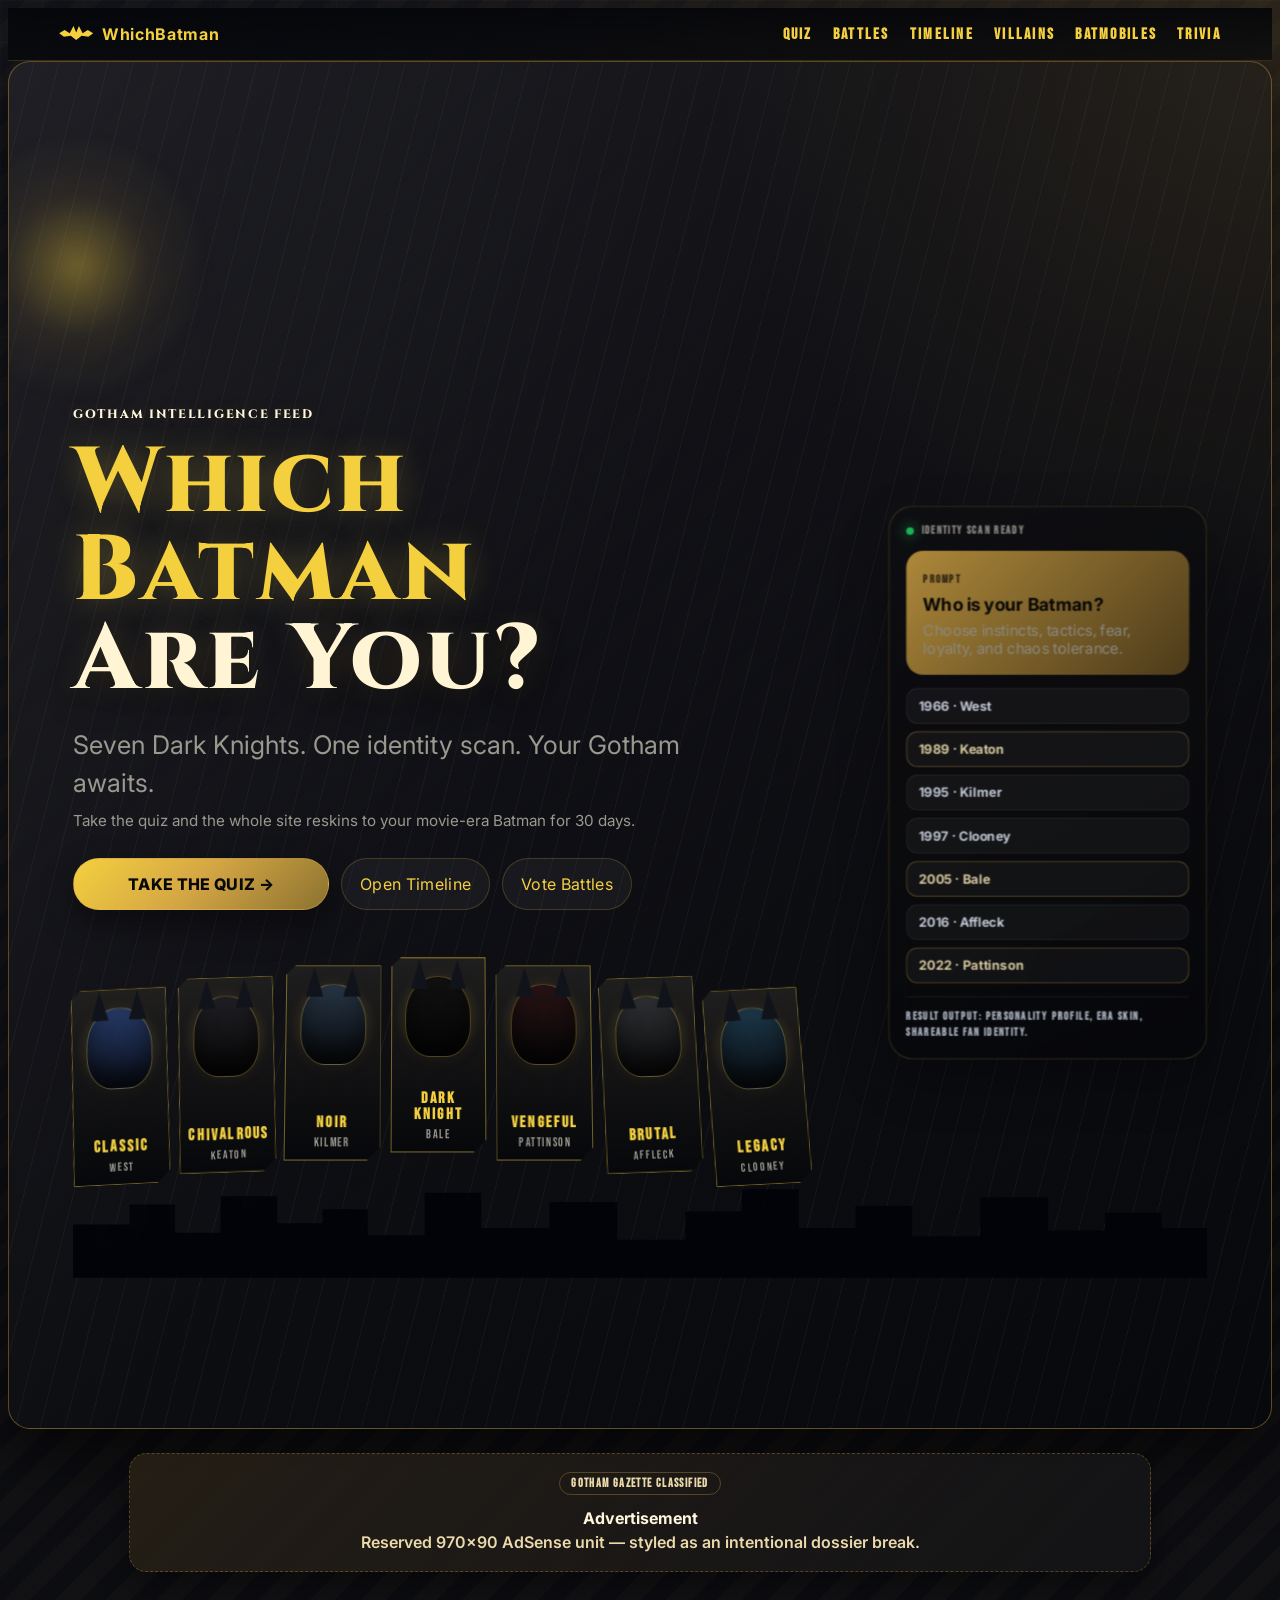
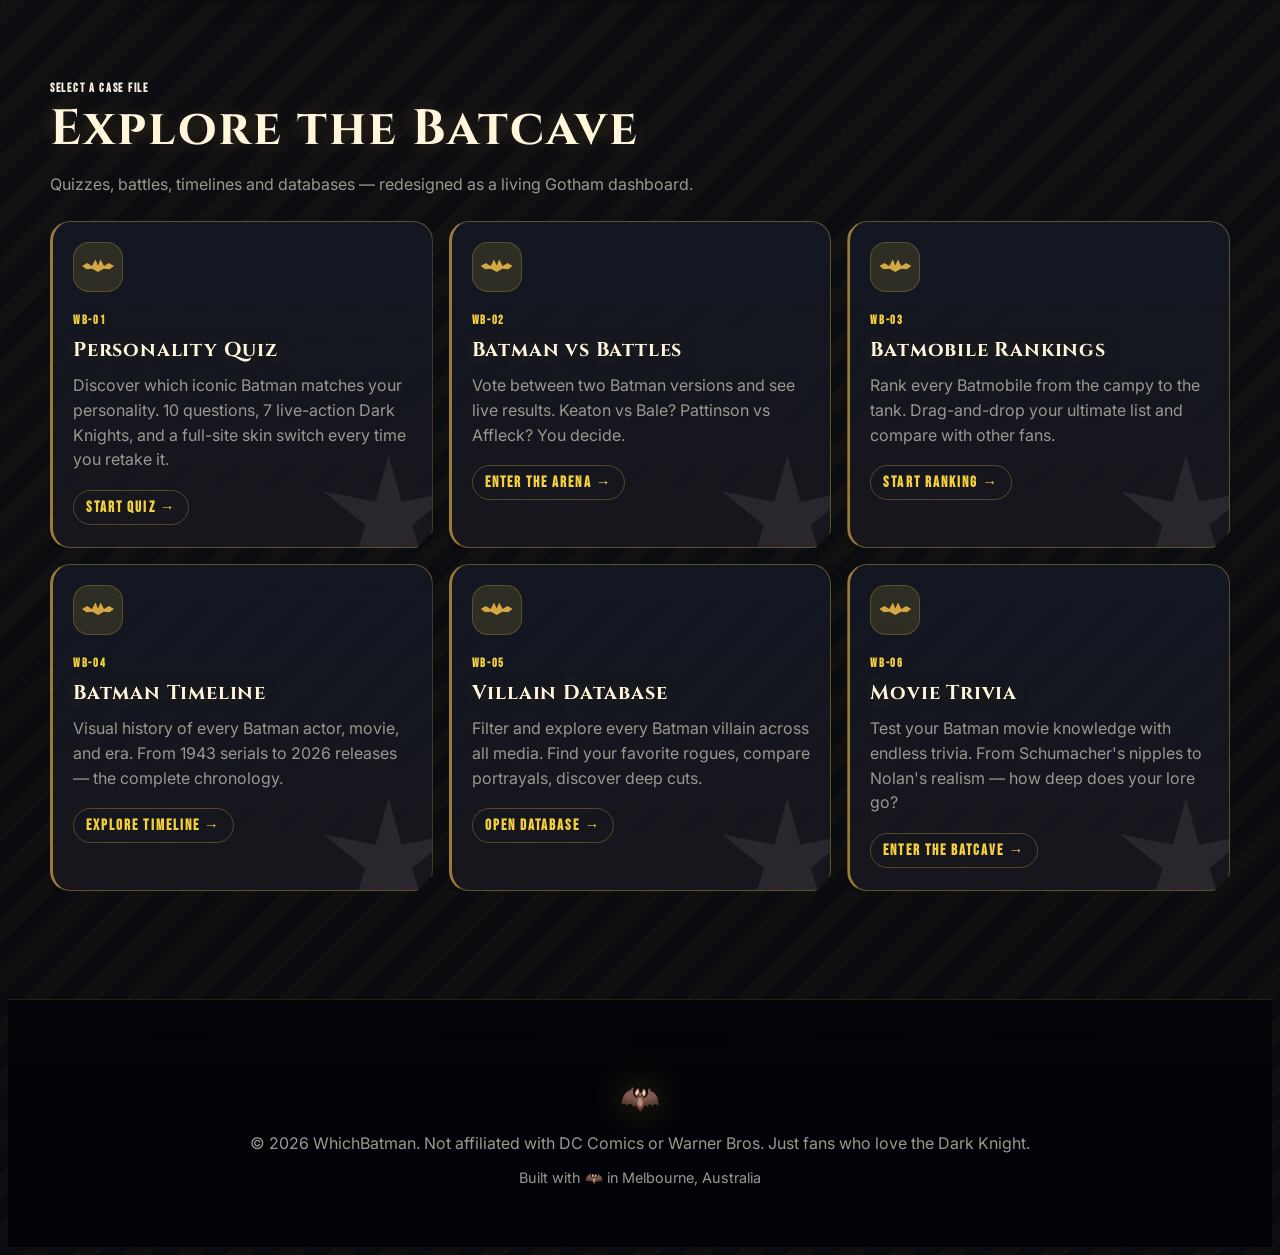
==== commit 13a8938b: "Ship WhichBatman dossier pass" ====
--- a/index.html
+++ b/index.html
@@ -5,92 +5,162 @@
   <meta name="viewport" content="width=device-width, initial-scale=1.0">
   <title>WhichBatman - The Ultimate Batman Fan Hub</title>
   <meta name="description" content="Which Batman Are You? Take personality quizzes, vote in Batman vs battles, rank Batmobiles, and explore the complete Dark Knight timeline. The ultimate Batman fan destination.">
-  
+
   <meta property="og:type" content="website">
   <meta property="og:title" content="WhichBatman - The Ultimate Batman Fan Hub">
   <meta property="og:description" content="Quizzes, battles, rankings, and more for every Batman fan!">
   <meta property="og:url" content="https://whichbatman.com">
   <meta property="og:image" content="https://whichbatman.com/assets/og-home.jpg">
-  
+
   <meta name="twitter:card" content="summary_large_image">
-  <meta name="theme-color" content="#0f0f14">
+  <meta name="theme-color" content="#0a0a0f">
   <link rel="preconnect" href="https://fonts.googleapis.com">
   <link rel="preconnect" href="https://fonts.gstatic.com" crossorigin>
   <script src="theme-loader.js"></script>
   <script>window.WhichBatmanTheme.initDocumentTheme();</script>
-  <link href="https://fonts.googleapis.com/css2?family=Archivo:wght@400;600;700&family=Audiowide&family=Bangers&family=Bebas+Neue&family=Cinzel:wght@400;600;700&family=Exo+2:wght@400;600;700&family=Inter:wght@400;500;600;700&family=Lato:wght@400;700&family=Nunito:wght@400;600;700&family=Orbitron:wght@400;600;700&family=Oxygen:wght@400;700&family=Rajdhani:wght@500;600;700&family=Roboto:wght@400;500;700&family=Source+Sans+3:wght@400;600;700&family=Space+Grotesk:wght@400;500;700&display=swap" rel="stylesheet">
+  <link href="https://fonts.googleapis.com/css2?family=Bebas+Neue&family=Cinzel:wght@500;600;700;800&family=Inter:wght@400;500;600;700;800&display=swap" rel="stylesheet">
   <link rel="stylesheet" href="styles.css">
   <link rel="stylesheet" href="themes.css">
 </head>
 <body class="page-home">
-  <div class="hero">
-    <h1>🦇 WhichBatman</h1>
-    <p>The ultimate destination for Batman fans — quizzes, battles, rankings, and deep dives into every Dark Knight.</p>
-    <p class="theme-note">Seven movie-era skins. One Gotham default. Your quiz result reskins the whole site for 30 days.</p>
-    <a href="quiz.html" class="cta-button">Take the Quiz →</a>
-  </div>
+  <header class="bat-nav" aria-label="Primary navigation">
+    <a class="bat-brand" href="index.html"><span class="brand-mark" aria-hidden="true"></span><strong>WhichBatman</strong></a>
+    <nav>
+      <a href="quiz.html">Quiz</a>
+      <a href="battles.html">Battles</a>
+      <a href="timeline.html">Timeline</a>
+      <a href="villains.html">Villains</a>
+      <a href="batmobiles.html">Batmobiles</a>
+      <a href="trivia.html">Trivia</a>
+    </nav>
+  </header>
 
-  <div class="ad-slot ad-slot-banner" aria-label="Advertisement">
-    <span class="ad-label">Advertisement</span>
-    <span class="ad-copy"><strong>Top Banner Placeholder</strong><br>Reserved for a 970x90 AdSense unit above the main fan hub modules.</span>
-  </div>
-  
-  <div class="features">
-    <div class="feature-card">
-      <div class="feature-icon">🎭</div>
-      <h3>Personality Quiz</h3>
-      <p>Discover which iconic Batman matches your personality. 10 questions, 7 live-action Dark Knights, and a full-site skin switch every time you retake it.</p>
-      <a href="quiz.html" class="feature-link">Start Quiz →</a>
+  <main>
+    <section class="hero hero-gotham-feed">
+      <div class="signal-orb" aria-hidden="true"></div>
+      <div class="gotham-rain" aria-hidden="true"></div>
+      <div class="hero-grid">
+        <div class="hero-copy">
+          <div class="hero-kicker">Gotham intelligence feed</div>
+          <h1><span>Which Batman</span><br>Are You?</h1>
+          <p class="hero-lede">Seven Dark Knights. One identity scan. Your Gotham awaits.</p>
+          <p class="theme-note">Take the quiz and the whole site reskins to your movie-era Batman for 30 days.</p>
+          <div class="hero-actions">
+            <a href="quiz.html" class="cta-button">Take the Quiz →</a>
+            <a href="timeline.html" class="ghost-button">Open Timeline</a>
+            <a href="battles.html" class="ghost-button">Vote Battles</a>
+          </div>
+
+          <div class="batman-arc" aria-label="Batman era archetypes">
+            <a class="batman-card classic" href="quiz.html"><span class="bat-cowl"></span><strong>Classic</strong><small>West</small></a>
+            <a class="batman-card chivalrous" href="quiz.html"><span class="bat-cowl"></span><strong>Chivalrous</strong><small>Keaton</small></a>
+            <a class="batman-card noir" href="quiz.html"><span class="bat-cowl"></span><strong>Noir</strong><small>Kilmer</small></a>
+            <a class="batman-card dark-knight" href="quiz.html"><span class="bat-cowl"></span><strong>Dark Knight</strong><small>Bale</small></a>
+            <a class="batman-card vengeful" href="quiz.html"><span class="bat-cowl"></span><strong>Vengeful</strong><small>Pattinson</small></a>
+            <a class="batman-card brutal" href="quiz.html"><span class="bat-cowl"></span><strong>Brutal</strong><small>Affleck</small></a>
+            <a class="batman-card legacy" href="quiz.html"><span class="bat-cowl"></span><strong>Legacy</strong><small>Clooney</small></a>
+          </div>
+        </div>
+
+        <aside class="batcomputer-panel" aria-label="Batman identity scan preview">
+          <div class="panel-topline"><span class="live-dot"></span> Identity scan ready</div>
+          <div class="scan-card outgoing">
+            <span class="scan-label">Prompt</span>
+            <strong>Who is your Batman?</strong>
+            <p>Choose instincts, tactics, fear, loyalty, and chaos tolerance.</p>
+          </div>
+          <div class="scan-stack" aria-label="Batman eras">
+            <div class="era-chip west">1966 · West</div>
+            <div class="era-chip keaton">1989 · Keaton</div>
+            <div class="era-chip kilmer">1995 · Kilmer</div>
+            <div class="era-chip clooney">1997 · Clooney</div>
+            <div class="era-chip bale">2005 · Bale</div>
+            <div class="era-chip affleck">2016 · Affleck</div>
+            <div class="era-chip pattinson">2022 · Pattinson</div>
+          </div>
+          <div class="system-note">Result output: personality profile, era skin, shareable fan identity.</div>
+        </aside>
+      </div>
+      <div class="gotham-skyline" aria-hidden="true"></div>
+    </section>
+
+    <div class="ad-slot ad-slot-banner" aria-label="Advertisement">
+      <span class="ad-label">Gotham Gazette Classified</span>
+      <span class="ad-copy"><strong>Advertisement</strong><br>Reserved 970x90 AdSense unit — styled as an intentional dossier break.</span>
     </div>
-    
-    <div class="feature-card">
-      <div class="feature-icon">⚔️</div>
-      <h3>Batman vs Battles</h3>
-      <p>Vote between two Batman versions and see live results. Keaton vs Bale? Pattinson vs Affleck? You decide.</p>
-      <a href="battles.html" class="feature-link">Enter the Arena →</a>
-    </div>
-    
-    <div class="feature-card">
-      <div class="feature-icon">🚗</div>
-      <h3>Batmobile Rankings</h3>
-      <p>Rank every Batmobile from the campy to the tank. Drag-and-drop your ultimate list and compare with other fans.</p>
-      <a href="batmobiles.html" class="feature-link">Start Ranking →</a>
-    </div>
-    
-    <div class="feature-card">
-      <div class="feature-icon">📅</div>
-      <h3>Batman Timeline</h3>
-      <p>Visual history of every Batman actor, movie, and era. From 1943 serials to 2026 releases — the complete chronology.</p>
-      <a href="timeline.html" class="feature-link">Explore Timeline →</a>
-    </div>
-    
-    <div class="feature-card">
-      <div class="feature-icon">🦹</div>
-      <h3>Villain Database</h3>
-      <p>Filter and explore every Batman villain across all media. Find your favorite rogues, compare portrayals, discover deep cuts.</p>
-      <a href="villains.html" class="feature-link">Open the database →</a>
-    </div>
-    
-    <div class="feature-card">
-      <div class="feature-icon">🎬</div>
-      <h3>Movie Trivia</h3>
-      <p>Test your Batman movie knowledge with endless trivia. From Schumacher's nipples to Nolan's realism — how deep does your lore go?</p>
-      <a href="trivia.html" class="feature-link">Enter the Batcave →</a>
-    </div>
-  </div>
-  
+
+    <section class="casefile-section" aria-labelledby="casefile-heading">
+      <div class="section-heading">
+        <span class="section-kicker">Select a case file</span>
+        <h2 id="casefile-heading">Explore the Batcave</h2>
+        <p>Quizzes, battles, timelines and databases — redesigned as a living Gotham dashboard.</p>
+      </div>
+
+      <div class="features">
+        <article class="feature-card case-file">
+          <div class="feature-icon" aria-hidden="true"></div>
+          <span class="file-code">WB-01</span>
+          <h3>Personality Quiz</h3>
+          <p>Discover which iconic Batman matches your personality. 10 questions, 7 live-action Dark Knights, and a full-site skin switch every time you retake it.</p>
+          <a href="quiz.html" class="feature-link">Start Quiz →</a>
+        </article>
+
+        <article class="feature-card case-file">
+          <div class="feature-icon" aria-hidden="true"></div>
+          <span class="file-code">WB-02</span>
+          <h3>Batman vs Battles</h3>
+          <p>Vote between two Batman versions and see live results. Keaton vs Bale? Pattinson vs Affleck? You decide.</p>
+          <a href="battles.html" class="feature-link">Enter the Arena →</a>
+        </article>
+
+        <article class="feature-card case-file">
+          <div class="feature-icon" aria-hidden="true"></div>
+          <span class="file-code">WB-03</span>
+          <h3>Batmobile Rankings</h3>
+          <p>Rank every Batmobile from the campy to the tank. Drag-and-drop your ultimate list and compare with other fans.</p>
+          <a href="batmobiles.html" class="feature-link">Start Ranking →</a>
+        </article>
+
+        <article class="feature-card case-file">
+          <div class="feature-icon" aria-hidden="true"></div>
+          <span class="file-code">WB-04</span>
+          <h3>Batman Timeline</h3>
+          <p>Visual history of every Batman actor, movie, and era. From 1943 serials to 2026 releases — the complete chronology.</p>
+          <a href="timeline.html" class="feature-link">Explore Timeline →</a>
+        </article>
+
+        <article class="feature-card case-file">
+          <div class="feature-icon" aria-hidden="true"></div>
+          <span class="file-code">WB-05</span>
+          <h3>Villain Database</h3>
+          <p>Filter and explore every Batman villain across all media. Find your favorite rogues, compare portrayals, discover deep cuts.</p>
+          <a href="villains.html" class="feature-link">Open Database →</a>
+        </article>
+
+        <article class="feature-card case-file">
+          <div class="feature-icon" aria-hidden="true"></div>
+          <span class="file-code">WB-06</span>
+          <h3>Movie Trivia</h3>
+          <p>Test your Batman movie knowledge with endless trivia. From Schumacher's nipples to Nolan's realism — how deep does your lore go?</p>
+          <a href="trivia.html" class="feature-link">Enter the Batcave →</a>
+        </article>
+      </div>
+    </section>
+  </main>
+
   <footer>
+    <div class="footer-signal">🦇</div>
     <p>&copy; 2026 WhichBatman. Not affiliated with DC Comics or Warner Bros. Just fans who love the Dark Knight.</p>
     <p class="footer-note">Built with 🦇 in Melbourne, Australia</p>
   </footer>
-  
+
   <script async src="https://www.googletagmanager.com/gtag/js?id=G-XXXXXXXXXX"></script>
   <script>
     window.dataLayer = window.dataLayer || [];
     function gtag(){dataLayer.push(arguments);}
     gtag('js', new Date());
     gtag('config', 'G-XXXXXXXXXX');
-    
+
     // Track feature card clicks
     document.querySelectorAll('.feature-link').forEach(link => {
       link.addEventListener('click', (e) => {
--- a/styles.css
+++ b/styles.css
@@ -45,7 +45,7 @@
   --city: #f59e0b;
   --global: #ef4444;
   --panel: linear-gradient(180deg, rgba(255, 255, 255, 0.98), rgba(254, 249, 195, 0.95));
-  font-family: "Comic Neue", system-ui, sans-serif;
+  font-family: var(--font-body, "Inter", system-ui, sans-serif);
   color: var(--text-primary);
   background:
     radial-gradient(circle at 20px 20px, rgba(37, 99, 235, 0.12) 0 2px, transparent 2px 100%),
@@ -73,7 +73,7 @@
 body[class^="page-"] .hero-eyebrow,
 body[class^="page-"] .eyebrow,
 body[class^="page-"] .bat-kicker {
-  font-family: "Bangers", cursive;
+  font-family: var(--font-heading, "Cinzel", Georgia, serif);
   letter-spacing: 0.04em;
   color: var(--comic-blue);
   text-shadow: 2px 2px 0 rgba(251, 191, 36, 0.5);
@@ -398,3 +398,1945 @@
   font-size: 1.8rem;
   margin-bottom: 16px;
 }
+
+/* 2026-05-11 Gotham Intelligence Feed pass — inspired by Quinn's dark chat reference */
+body.page-home {
+  --bg-primary: #07080d;
+  --bg-secondary: #0d111a;
+  --bg-card: rgba(19, 24, 36, 0.9);
+  --border: rgba(148, 163, 184, 0.16);
+  --accent: #f4d03f;
+  --accent-hover: #ffe88a;
+  --accent-soft: rgba(244, 208, 63, 0.14);
+  --text-primary: #f3f5fb;
+  --text-secondary: #a1a8b8;
+  --danger: #c0392b;
+  --bat-purple: #8b5cf6;
+  --bat-cyan: #38bdf8;
+  --panel: linear-gradient(180deg, rgba(18, 24, 38, 0.96), rgba(10, 12, 18, 0.95));
+  --shadow: rgba(0, 0, 0, 0.32);
+  font-family: "Inter", system-ui, sans-serif;
+  background:
+    radial-gradient(circle at 18% 0%, rgba(139, 92, 246, 0.18), transparent 28%),
+    radial-gradient(circle at 85% 12%, rgba(244, 208, 63, 0.1), transparent 24%),
+    linear-gradient(180deg, #07080d 0%, #0a0a0f 42%, #05060a 100%);
+  color: var(--text-primary);
+  color-scheme: dark;
+  min-height: 100vh;
+}
+
+body.page-home::before {
+  content: "";
+  position: fixed;
+  inset: 0;
+  pointer-events: none;
+  z-index: -1;
+  background-image:
+    linear-gradient(rgba(255,255,255,0.025) 1px, transparent 1px),
+    linear-gradient(90deg, rgba(255,255,255,0.018) 1px, transparent 1px),
+    radial-gradient(circle at 30% 25%, rgba(56, 189, 248, 0.08), transparent 20%);
+  background-size: 42px 42px, 42px 42px, auto;
+  mask-image: linear-gradient(180deg, rgba(0,0,0,0.8), rgba(0,0,0,0.35));
+}
+
+body.page-home h1,
+body.page-home h2,
+body.page-home h3,
+body.page-home .hero-kicker,
+body.page-home .section-kicker {
+  font-family: "Cinzel", Georgia, serif;
+  letter-spacing: 0.04em;
+  color: var(--text-primary);
+  text-shadow: none;
+}
+
+.bat-nav {
+  position: sticky;
+  top: 0;
+  z-index: 20;
+  display: flex;
+  align-items: center;
+  justify-content: space-between;
+  gap: 18px;
+  padding: 14px clamp(18px, 4vw, 56px);
+  background: rgba(5, 6, 10, 0.78);
+  border-bottom: 1px solid rgba(244, 208, 63, 0.14);
+  backdrop-filter: blur(16px);
+}
+
+.bat-brand {
+  display: inline-flex;
+  align-items: center;
+  gap: 9px;
+  color: var(--text-primary);
+  text-decoration: none;
+  font-family: "Cinzel", Georgia, serif;
+  letter-spacing: 0.04em;
+}
+
+.brand-mark {
+  width: 34px;
+  height: 18px;
+  display: inline-block;
+  flex: 0 0 auto;
+  background: currentColor;
+  clip-path: polygon(0 46%, 16% 28%, 31% 46%, 42% 6%, 50% 42%, 58% 6%, 69% 46%, 84% 28%, 100% 46%, 86% 65%, 66% 60%, 50% 84%, 34% 60%, 14% 65%);
+  color: var(--accent, var(--accent-primary, #f4d03f));
+  filter: drop-shadow(0 0 12px rgba(244, 208, 63, 0.5));
+}
+
+.bat-nav nav {
+  display: flex;
+  align-items: center;
+  gap: clamp(8px, 1.6vw, 20px);
+  flex-wrap: wrap;
+  justify-content: flex-end;
+}
+
+.bat-nav nav a {
+  color: var(--text-secondary);
+  text-decoration: none;
+  font-size: 0.82rem;
+  font-weight: 700;
+  text-transform: uppercase;
+  letter-spacing: 0.06em;
+}
+
+.bat-nav nav a:hover { color: var(--accent); }
+
+body.page-home .hero {
+  position: relative;
+  overflow: hidden;
+  border: 0;
+  border-radius: 0;
+  box-shadow: none;
+  background:
+    radial-gradient(circle at 76% 14%, rgba(244, 208, 63, 0.16), transparent 15%),
+    radial-gradient(circle at 72% 42%, rgba(139, 92, 246, 0.18), transparent 22%),
+    linear-gradient(135deg, rgba(12, 15, 24, 0.98), rgba(6, 7, 12, 0.98));
+  min-height: min(760px, calc(100vh - 52px));
+  padding: clamp(48px, 7vw, 96px) clamp(18px, 5vw, 72px) 150px;
+}
+
+.gotham-rain,
+.signal-orb,
+.gotham-skyline { position: absolute; pointer-events: none; }
+
+.gotham-rain {
+  inset: 0;
+  opacity: 0.22;
+  background-image: repeating-linear-gradient(105deg, rgba(255,255,255,0.18) 0 1px, transparent 1px 22px);
+  animation: gothamRain 18s linear infinite;
+}
+
+@keyframes gothamRain { to { transform: translate3d(-80px, 80px, 0); } }
+
+.signal-orb {
+  width: 280px;
+  height: 280px;
+  right: 12%;
+  top: 10%;
+  border-radius: 50%;
+  background: radial-gradient(circle, rgba(244, 208, 63, 0.34), rgba(244, 208, 63, 0.08) 35%, transparent 68%);
+  filter: blur(6px);
+  animation: signalPulse 4s ease-in-out infinite;
+}
+
+@keyframes signalPulse { 50% { opacity: 0.55; transform: scale(1.06); } }
+
+.gotham-skyline {
+  left: 0;
+  right: 0;
+  bottom: 0;
+  height: 118px;
+  opacity: 0.9;
+  background:
+    linear-gradient(to top, #020308, rgba(2,3,8,0.92)),
+    repeating-linear-gradient(90deg, #020308 0 22px, transparent 22px 34px, #020308 34px 58px, transparent 58px 74px);
+  clip-path: polygon(0 100%,0 55%,5% 55%,5% 38%,9% 38%,9% 62%,13% 62%,13% 31%,18% 31%,18% 54%,22% 54%,22% 42%,26% 42%,26% 64%,31% 64%,31% 28%,36% 28%,36% 58%,42% 58%,42% 36%,48% 36%,48% 68%,54% 68%,54% 44%,59% 44%,59% 25%,64% 25%,64% 58%,69% 58%,69% 39%,74% 39%,74% 65%,80% 65%,80% 32%,86% 32%,86% 60%,91% 60%,91% 45%,96% 45%,96% 58%,100% 58%,100% 100%);
+}
+
+.hero-grid {
+  position: relative;
+  z-index: 2;
+  display: grid;
+  grid-template-columns: minmax(0, 1.1fr) minmax(320px, 0.8fr);
+  gap: clamp(28px, 5vw, 64px);
+  align-items: center;
+  max-width: 1240px;
+  margin: 0 auto;
+}
+
+.hero-kicker,
+.section-kicker {
+  color: var(--accent);
+  font-size: 0.76rem;
+  text-transform: uppercase;
+  font-weight: 800;
+  margin-bottom: 16px;
+}
+
+body.page-home .hero h1 {
+  font-size: clamp(3rem, 8vw, 6.7rem);
+  line-height: 0.9;
+  margin: 0 0 22px;
+  color: #fff;
+}
+
+body.page-home .hero h1 span {
+  color: var(--accent);
+  text-shadow: 0 0 26px rgba(244, 208, 63, 0.22);
+}
+
+.hero-lede {
+  max-width: 660px;
+  color: #e8ebf3;
+  font-size: clamp(1.15rem, 2vw, 1.45rem);
+  line-height: 1.45;
+  margin: 0 0 10px;
+}
+
+body.page-home .theme-note {
+  max-width: 620px;
+  color: var(--text-secondary);
+  margin: 0 0 28px;
+}
+
+.hero-actions {
+  display: flex;
+  gap: 12px;
+  flex-wrap: wrap;
+}
+
+body.page-home .cta-button,
+.ghost-button,
+body.page-home .feature-link {
+  display: inline-flex;
+  align-items: center;
+  justify-content: center;
+  border-radius: 999px;
+  text-decoration: none;
+  font-weight: 800;
+  letter-spacing: 0.02em;
+  transition: transform 0.18s ease, box-shadow 0.18s ease, border-color 0.18s ease;
+}
+
+body.page-home .cta-button {
+  padding: 15px 22px;
+  background: linear-gradient(135deg, var(--accent), #f59e0b);
+  color: #08090d;
+  border: 1px solid rgba(255,255,255,0.2);
+  box-shadow: 0 18px 34px rgba(244, 208, 63, 0.16);
+}
+
+.ghost-button {
+  padding: 14px 18px;
+  color: #e7eaf2;
+  border: 1px solid rgba(148, 163, 184, 0.22);
+  background: rgba(255,255,255,0.045);
+}
+
+.ghost-button:hover,
+body.page-home .cta-button:hover,
+body.page-home .feature-link:hover {
+  transform: translateY(-2px);
+  box-shadow: 0 18px 34px rgba(0,0,0,0.3);
+}
+
+.batcomputer-panel {
+  border: 1px solid rgba(56, 189, 248, 0.2);
+  border-radius: 26px;
+  padding: 18px;
+  background: rgba(9, 13, 22, 0.74);
+  box-shadow: 0 22px 60px rgba(0,0,0,0.34), inset 0 0 0 1px rgba(255,255,255,0.035);
+  backdrop-filter: blur(14px);
+}
+
+.panel-topline,
+.system-note,
+.scan-label,
+.file-code {
+  color: var(--text-secondary);
+  font-size: 0.75rem;
+  text-transform: uppercase;
+  letter-spacing: 0.08em;
+  font-weight: 800;
+}
+
+.panel-topline { display: flex; align-items: center; gap: 8px; margin-bottom: 14px; }
+.live-dot {
+  width: 8px;
+  height: 8px;
+  border-radius: 50%;
+  background: #22c55e;
+  box-shadow: 0 0 14px #22c55e;
+}
+
+.scan-card {
+  border-radius: 18px;
+  padding: 18px;
+  background: linear-gradient(135deg, rgba(139, 92, 246, 0.9), rgba(88, 28, 135, 0.78));
+  color: #fff;
+  margin-bottom: 14px;
+}
+.scan-card strong { display: block; font-size: 1.18rem; margin: 8px 0 5px; }
+.scan-card p { color: rgba(255,255,255,0.78); margin: 0; }
+.scan-label { color: rgba(255,255,255,0.68); }
+
+.scan-stack { display: grid; gap: 8px; margin: 14px 0; }
+.era-chip {
+  border: 1px solid rgba(255,255,255,0.08);
+  background: rgba(255,255,255,0.045);
+  color: #d8deeb;
+  border-radius: 12px;
+  padding: 10px 12px;
+  font-size: 0.86rem;
+  font-weight: 700;
+}
+.era-chip.keaton { border-color: rgba(139, 92, 246, 0.38); color: #ddd6fe; }
+.era-chip.bale { border-color: rgba(244, 208, 63, 0.32); color: #fde68a; }
+.era-chip.pattinson { border-color: rgba(192, 57, 43, 0.42); color: #fecaca; }
+
+.casefile-section {
+  max-width: 1240px;
+  margin: 0 auto;
+  padding: clamp(34px, 6vw, 72px) clamp(18px, 4vw, 42px);
+}
+
+.section-heading {
+  max-width: 720px;
+  margin-bottom: 24px;
+}
+.section-heading h2 {
+  font-size: clamp(2rem, 4vw, 3.1rem);
+  margin: 0 0 10px;
+}
+.section-heading p { color: var(--text-secondary); margin: 0; line-height: 1.55; }
+
+body.page-home .features {
+  display: grid;
+  grid-template-columns: repeat(3, minmax(0, 1fr));
+  gap: 16px;
+  padding: 0;
+  max-width: none;
+}
+
+body.page-home .feature-card {
+  position: relative;
+  overflow: hidden;
+  border: 1px solid rgba(148, 163, 184, 0.15);
+  border-left: 3px solid rgba(244, 208, 63, 0.6);
+  border-radius: 20px;
+  padding: 20px;
+  min-height: 285px;
+  background:
+    radial-gradient(circle at 90% 0%, rgba(139, 92, 246, 0.13), transparent 28%),
+    linear-gradient(145deg, rgba(19, 24, 36, 0.96), rgba(8, 10, 17, 0.96));
+  box-shadow: 0 18px 38px rgba(0,0,0,0.24);
+  transform: none !important;
+}
+
+body.page-home .feature-card::after {
+  content: "";
+  position: absolute;
+  inset: auto -22px -38px auto;
+  width: 130px;
+  height: 130px;
+  opacity: 0.08;
+  background: currentColor;
+  clip-path: polygon(50% 0, 60% 36%, 100% 28%, 68% 54%, 82% 100%, 50% 72%, 18% 100%, 32% 54%, 0 28%, 40% 36%);
+}
+
+body.page-home .feature-card:hover {
+  transform: translateY(-4px) !important;
+  border-color: rgba(244, 208, 63, 0.45);
+  box-shadow: 0 24px 48px rgba(0,0,0,0.34), 0 0 0 1px rgba(244, 208, 63, 0.12);
+}
+
+body.page-home .feature-icon {
+  width: 48px;
+  height: 48px;
+  border-radius: 16px;
+  display: grid;
+  place-items: center;
+  background: rgba(244, 208, 63, 0.12);
+  border: 1px solid rgba(244, 208, 63, 0.22);
+  font-size: 1.45rem;
+  margin-bottom: 16px;
+}
+
+.file-code {
+  display: inline-block;
+  color: var(--accent);
+  margin-bottom: 8px;
+}
+
+body.page-home .feature-card h3 {
+  font-size: 1.25rem;
+  margin: 0 0 10px;
+}
+
+body.page-home .feature-card p {
+  color: var(--text-secondary);
+  line-height: 1.55;
+  margin: 0 0 18px;
+}
+
+body.page-home .feature-link {
+  color: var(--accent);
+  font-size: 0.92rem;
+  justify-content: flex-start;
+}
+
+body.page-home .ad-slot {
+  max-width: 1100px;
+  margin: -48px auto 0;
+  position: relative;
+  z-index: 3;
+  border: 1px dashed rgba(244, 208, 63, 0.32);
+  background: rgba(10, 12, 18, 0.88);
+  color: var(--text-secondary);
+  border-radius: 18px;
+  box-shadow: 0 16px 32px rgba(0,0,0,0.26);
+}
+
+body.page-home .ad-label { color: var(--accent); font-family: "Bebas Neue", sans-serif; }
+
+body.page-home footer {
+  position: relative;
+  margin-top: 36px;
+  padding: 46px 18px;
+  border-top: 1px solid rgba(244, 208, 63, 0.14);
+  background: #05060a;
+  color: var(--text-secondary);
+  text-align: center;
+}
+.footer-signal { font-size: 2rem; margin-bottom: 10px; filter: drop-shadow(0 0 18px rgba(244, 208, 63, 0.35)); }
+
+@media (max-width: 980px) {
+  .hero-grid { grid-template-columns: 1fr; }
+  body.page-home .features { grid-template-columns: repeat(2, minmax(0, 1fr)); }
+  .bat-nav { align-items: flex-start; flex-direction: column; }
+}
+
+@media (max-width: 680px) {
+  body.page-home .hero { padding-top: 42px; }
+  body.page-home .features { grid-template-columns: 1fr; }
+  .hero-actions { flex-direction: column; align-items: stretch; }
+  .bat-nav nav { justify-content: flex-start; }
+}
+
+/* Cleanup for Gotham pass composition */
+body.page-home .cta-button::after,
+body.page-home .feature-link::after {
+  content: none !important;
+  display: none !important;
+}
+
+body.page-home .hero {
+  min-height: min(680px, calc(100vh - 52px));
+}
+
+.bat-nav {
+  padding-top: 16px;
+  padding-bottom: 16px;
+}
+
+.system-note {
+  border-top: 1px solid rgba(255,255,255,0.08);
+  margin-top: 12px;
+  padding-top: 12px;
+  line-height: 1.45;
+  color: #c0c8d8;
+}
+
+/* Reference-aligned gold noir tightening pass */
+body.page-home {
+  --accent: #f4d03f;
+  --accent-hover: #ffe38a;
+  --accent-soft: rgba(212, 166, 68, 0.16);
+  --bat-purple: #d4a644;
+  --text-primary: #f7f0df;
+  --text-secondary: #9a988f;
+  background:
+    radial-gradient(circle at 50% 8%, rgba(244, 208, 63, 0.12), transparent 18%),
+    radial-gradient(circle at 10% 0%, rgba(72, 86, 110, 0.13), transparent 24%),
+    linear-gradient(180deg, #08090d 0%, #05060a 100%);
+}
+
+body.page-home h1,
+body.page-home h2,
+body.page-home h3 {
+  font-family: "Cinzel", Georgia, serif;
+}
+
+body.page-home .hero-kicker,
+body.page-home .section-kicker,
+.file-code,
+.bat-nav nav a,
+.panel-topline,
+.system-note,
+.scan-label,
+.batman-card strong,
+.batman-card small {
+  font-family: "Bebas Neue", "Inter", sans-serif;
+  letter-spacing: 0.14em;
+}
+
+.bat-nav {
+  background: linear-gradient(180deg, rgba(5, 6, 10, 0.9), rgba(5, 6, 10, 0.62));
+  border-bottom-color: rgba(212, 166, 68, 0.22);
+}
+
+.bat-brand {
+  font-family: "Cinzel", serif;
+  color: #fff2c8;
+}
+
+.bat-nav nav a {
+  position: relative;
+  font-size: 1.02rem;
+}
+
+.bat-nav nav a::after {
+  content: "";
+  position: absolute;
+  left: 0;
+  right: 0;
+  bottom: -6px;
+  height: 1px;
+  background: linear-gradient(90deg, transparent, #f4d03f, transparent);
+  transform: scaleX(0);
+  transition: transform 0.18s ease;
+  box-shadow: 0 0 10px rgba(244, 208, 63, 0.5);
+}
+
+.bat-nav nav a:hover::after { transform: scaleX(1); }
+
+body.page-home .hero {
+  min-height: min(760px, calc(100vh - 48px));
+  background:
+    radial-gradient(circle at 50% 10%, rgba(244, 208, 63, 0.18), transparent 14%),
+    radial-gradient(circle at 78% 34%, rgba(212, 166, 68, 0.08), transparent 18%),
+    linear-gradient(180deg, rgba(8, 9, 13, 0.98), rgba(3, 4, 7, 0.99));
+}
+
+body.page-home .hero h1 {
+  font-family: "Cinzel", Georgia, serif;
+  font-weight: 800;
+  letter-spacing: 0.035em;
+  font-size: clamp(3.4rem, 8.7vw, 7.25rem);
+  color: #fff5d5;
+  text-shadow: 0 0 30px rgba(212, 166, 68, 0.18), 0 14px 30px rgba(0,0,0,0.46);
+}
+
+body.page-home .hero h1 span {
+  color: #f4d03f;
+  text-shadow: 0 0 32px rgba(244, 208, 63, 0.25);
+}
+
+.hero-lede {
+  color: #f4eddd;
+  font-size: clamp(1.2rem, 2vw, 1.65rem);
+}
+
+body.page-home .cta-button {
+  min-width: 210px;
+  background: linear-gradient(135deg, #fff0a8 0%, #f4d03f 34%, #c28f2c 72%, #7a5a20 100%);
+  border: 1px solid rgba(255, 242, 184, 0.42);
+  box-shadow: 0 20px 44px rgba(212, 166, 68, 0.22), inset 0 1px 0 rgba(255,255,255,0.48);
+  text-transform: uppercase;
+}
+
+.ghost-button {
+  border-color: rgba(212, 166, 68, 0.24);
+  color: #e9ddbd;
+}
+
+.signal-orb {
+  background: radial-gradient(circle, rgba(244, 208, 63, 0.38), rgba(212, 166, 68, 0.08) 36%, transparent 68%);
+}
+
+.batcomputer-panel {
+  border-color: rgba(212, 166, 68, 0.24);
+  background: linear-gradient(160deg, rgba(15, 15, 18, 0.82), rgba(6, 7, 10, 0.86));
+}
+
+.scan-card {
+  background: linear-gradient(135deg, rgba(212, 166, 68, 0.9), rgba(99, 76, 31, 0.84));
+  color: #090908;
+}
+.scan-card p,
+.scan-label { color: rgba(9, 9, 8, 0.74); }
+.era-chip.keaton,
+.era-chip.bale,
+.era-chip.pattinson {
+  border-color: rgba(212, 166, 68, 0.36);
+  color: #f0e0b0;
+}
+
+.batman-arc {
+  display: grid;
+  grid-template-columns: repeat(7, minmax(72px, 1fr));
+  gap: clamp(7px, 1vw, 12px);
+  margin-top: clamp(26px, 5vw, 54px);
+  max-width: 820px;
+  transform: perspective(900px) rotateX(5deg);
+}
+
+.batman-card {
+  position: relative;
+  min-height: 148px;
+  padding: 12px 8px 10px;
+  display: grid;
+  justify-items: center;
+  align-content: end;
+  gap: 5px;
+  text-decoration: none;
+  color: #f7f0df;
+  border: 1px solid rgba(212, 166, 68, 0.32);
+  background:
+    radial-gradient(circle at 50% 30%, rgba(244, 208, 63, 0.12), transparent 28%),
+    linear-gradient(180deg, rgba(27,27,31,0.88), rgba(7,8,11,0.92));
+  clip-path: polygon(10px 0, 100% 0, 100% calc(100% - 13px), calc(100% - 13px) 100%, 0 100%, 0 10px);
+  box-shadow: 0 18px 34px rgba(0,0,0,0.35);
+  transition: transform 0.18s ease, border-color 0.18s ease, box-shadow 0.18s ease;
+}
+.batman-card:nth-child(1), .batman-card:nth-child(7) { transform: translateY(24px) rotate(-3deg); }
+.batman-card:nth-child(2), .batman-card:nth-child(6) { transform: translateY(12px) rotate(-2deg); }
+.batman-card:nth-child(4) { transform: translateY(-8px); }
+.batman-card:hover {
+  transform: translateY(-7px) scale(1.03) !important;
+  border-color: rgba(244, 208, 63, 0.72);
+  box-shadow: 0 24px 44px rgba(0,0,0,0.44), 0 0 24px rgba(212,166,68,0.12);
+}
+
+.bat-cowl {
+  position: absolute;
+  top: 18px;
+  width: 54px;
+  height: 68px;
+  border-radius: 48% 48% 38% 38%;
+  background: linear-gradient(180deg, #1d1f28, #050609);
+  border: 1px solid rgba(244,208,63,0.28);
+  box-shadow: inset 0 -14px 22px rgba(0,0,0,0.54), 0 0 18px rgba(212,166,68,0.08);
+}
+.bat-cowl::before,
+.bat-cowl::after {
+  content: "";
+  position: absolute;
+  top: -18px;
+  width: 18px;
+  height: 30px;
+  background: #11131a;
+  clip-path: polygon(50% 0, 100% 100%, 0 100%);
+}
+.bat-cowl::before { left: 4px; }
+.bat-cowl::after { right: 4px; }
+.bat-cowl { --eye: #f4d03f; }
+.bat-cowl:after { box-shadow: none; }
+.batman-card strong {
+  margin-top: 76px;
+  color: #f4d03f;
+  font-size: 1rem;
+  line-height: 1;
+  text-align: center;
+}
+.batman-card small {
+  color: #9a988f;
+  font-size: 0.72rem;
+}
+.classic .bat-cowl { background: linear-gradient(180deg, #263a67, #090d17); }
+.chivalrous .bat-cowl { background: linear-gradient(180deg, #201f24, #050505); }
+.noir .bat-cowl { background: linear-gradient(180deg, #273544, #07090d); }
+.dark-knight .bat-cowl { background: linear-gradient(180deg, #111, #050505); }
+.vengeful .bat-cowl { background: linear-gradient(180deg, #281315, #050505); }
+.brutal .bat-cowl { background: linear-gradient(180deg, #2e3134, #080809); }
+.legacy .bat-cowl { background: linear-gradient(180deg, #1d384a, #070b0e); }
+
+body.page-home .feature-card {
+  border-left-color: rgba(244, 208, 63, 0.82);
+  clip-path: polygon(14px 0, 100% 0, 100% calc(100% - 18px), calc(100% - 18px) 100%, 0 100%, 0 14px);
+  background:
+    linear-gradient(120deg, rgba(255,255,255,0.035), transparent 36%),
+    repeating-linear-gradient(135deg, rgba(212,166,68,0.035) 0 1px, transparent 1px 12px),
+    linear-gradient(145deg, rgba(20, 20, 25, 0.97), rgba(7, 8, 12, 0.97));
+}
+body.page-home .feature-icon {
+  color: transparent;
+  position: relative;
+}
+body.page-home .feature-icon::before {
+  content: "";
+  width: 32px;
+  height: 18px;
+  background: #d4a644;
+  clip-path: polygon(0 45%, 16% 28%, 31% 45%, 42% 8%, 50% 42%, 58% 8%, 69% 45%, 84% 28%, 100% 45%, 86% 62%, 68% 60%, 50% 78%, 32% 60%, 14% 62%);
+  filter: drop-shadow(0 0 10px rgba(244,208,63,0.25));
+}
+body.page-home .feature-link {
+  font-family: "Bebas Neue", sans-serif;
+  letter-spacing: 0.14em;
+  text-transform: uppercase;
+  border: 1px solid rgba(212,166,68,0.34);
+  padding: 8px 12px;
+  width: max-content;
+}
+
+body.page-home footer {
+  background:
+    linear-gradient(to top, #020308, rgba(2,3,8,0.94)),
+    linear-gradient(180deg, rgba(212,166,68,0.05), transparent);
+  padding-top: 78px;
+}
+body.page-home footer::before {
+  content: "";
+  position: absolute;
+  top: -1px;
+  left: 0;
+  right: 0;
+  height: 66px;
+  background: #030408;
+  clip-path: polygon(0 100%,0 55%,6% 55%,6% 30%,11% 30%,11% 65%,16% 65%,16% 38%,21% 38%,21% 58%,28% 58%,28% 20%,34% 20%,34% 64%,42% 64%,42% 42%,49% 42%,49% 72%,57% 72%,57% 34%,64% 34%,64% 60%,71% 60%,71% 24%,78% 24%,78% 66%,86% 66%,86% 45%,93% 45%,93% 58%,100% 58%,100% 100%);
+}
+
+@media (max-width: 900px) {
+  .batman-arc { grid-template-columns: repeat(4, minmax(72px, 1fr)); transform: none; }
+  .batman-card:nth-child(n) { transform: none; }
+}
+
+@media (max-width: 540px) {
+  .batman-arc { grid-template-columns: repeat(2, minmax(0, 1fr)); }
+  .batman-card { min-height: 128px; }
+}
+
+/* Fast visual QA fixes: stronger rainy noir, cleaner hero balance */
+body.page-home .hero {
+  padding-top: clamp(40px, 5vw, 72px);
+}
+.gotham-rain {
+  opacity: 0.36;
+  background-image:
+    repeating-linear-gradient(104deg, rgba(255,255,255,0.2) 0 1px, transparent 1px 18px),
+    repeating-linear-gradient(96deg, rgba(244,208,63,0.08) 0 1px, transparent 1px 46px);
+}
+body.page-home .hero h1 {
+  max-width: 760px;
+  font-size: clamp(2.85rem, 7.2vw, 6rem);
+  line-height: 0.96;
+}
+.hero-grid {
+  grid-template-columns: minmax(0, 1.25fr) minmax(280px, 0.58fr);
+}
+.batcomputer-panel {
+  transform: scale(0.94);
+  transform-origin: center right;
+  opacity: 0.9;
+}
+.batman-arc {
+  max-width: 880px;
+  gap: 10px;
+}
+.batman-card {
+  min-height: 172px;
+  border-color: rgba(244, 208, 63, 0.44);
+  background:
+    radial-gradient(circle at 50% 30%, rgba(244, 208, 63, 0.18), transparent 30%),
+    linear-gradient(180deg, rgba(32,31,30,0.94), rgba(6,7,10,0.96));
+}
+.bat-cowl {
+  width: 64px;
+  height: 80px;
+}
+.batman-card strong { margin-top: 92px; }
+body.page-home .feature-card {
+  transform: none !important;
+}
+body.page-home .feature-card:hover {
+  transform: translateY(-4px) !important;
+}
+
+@media (max-width: 980px) {
+  .batcomputer-panel { transform: none; opacity: 1; }
+}
+
+/* Quiz page noir case-file experience */
+body.page-quiz {
+  --bg-primary: inherit;
+  --bg-secondary: inherit;
+  --bg-card: inherit;
+  --bg-elevated: inherit;
+  --text-primary: inherit;
+  --text-secondary: inherit;
+  --heading-color: inherit;
+  --accent-primary: inherit;
+  --accent-secondary: inherit;
+  --accent-strong: inherit;
+  --button-text: inherit;
+  --chip-bg: inherit;
+  --chip-text: inherit;
+  --border-color: inherit;
+  --line-color: inherit;
+  --panel-shadow: inherit;
+  --hover-shadow: inherit;
+  --soft-shadow: inherit;
+  --card-radius: inherit;
+  --heading-shadow: inherit;
+  --surface-background: inherit;
+  --button-background: inherit;
+  --button-secondary-background: inherit;
+  --button-secondary-text: inherit;
+  --ad-background: inherit;
+  --ad-border: inherit;
+  --ad-text: inherit;
+  --quiz-glow: rgba(212, 166, 68, 0.16);
+  --quiz-panel: rgba(9, 10, 15, 0.82);
+  --quiz-panel-strong: rgba(18, 18, 24, 0.94);
+  --quiz-line: color-mix(in srgb, var(--accent-primary) 36%, transparent);
+  --option-west: #ffd84d;
+  --option-keaton: #9d4edd;
+  --option-kilmer: #00ced1;
+  --option-clooney: #87ceeb;
+  --option-bale: #d4af37;
+  --option-affleck: #8b7355;
+  --option-pattinson: #b91c1c;
+}
+
+body.page-quiz .container {
+  width: min(1100px, calc(100% - 32px));
+  margin: 0 auto;
+  padding: clamp(24px, 4vw, 46px) 0 64px;
+}
+
+body.page-quiz .quiz-hero {
+  position: relative;
+  overflow: hidden;
+  padding: clamp(30px, 5vw, 56px);
+  margin: 0 0 22px;
+  border: 1px solid var(--border-color);
+  border-radius: 10px;
+  background:
+    linear-gradient(rgba(255,255,255,0.022) 1px, transparent 1px),
+    linear-gradient(90deg, rgba(255,255,255,0.015) 1px, transparent 1px),
+    radial-gradient(circle at 72% 18%, var(--quiz-glow), transparent 24%),
+    linear-gradient(145deg, rgba(18, 18, 22, 0.96), rgba(5, 6, 10, 0.96));
+  background-size: 44px 44px, 44px 44px, auto, auto;
+  box-shadow: var(--panel-shadow);
+}
+
+body.page-quiz .quiz-hero::before {
+  content: "";
+  position: absolute;
+  inset: 0;
+  opacity: 0.32;
+  pointer-events: none;
+  background-image:
+    repeating-linear-gradient(104deg, rgba(255,255,255,0.16) 0 1px, transparent 1px 22px),
+    linear-gradient(90deg, transparent, rgba(212,166,68,0.08), transparent);
+}
+
+body.page-quiz .quiz-kicker {
+  position: relative;
+  z-index: 1;
+  display: inline-block;
+  margin-bottom: 12px;
+  color: var(--accent-strong);
+  font-family: var(--font-label, "Bebas Neue", sans-serif);
+  letter-spacing: 0.16em;
+  text-transform: uppercase;
+}
+
+body.page-quiz h1 {
+  position: relative;
+  z-index: 1;
+  margin: 0 0 12px;
+  font-size: clamp(2.45rem, 6vw, 5rem);
+  line-height: 0.98;
+}
+
+body.page-quiz .subtitle,
+body.page-quiz .theme-note {
+  position: relative;
+  z-index: 1;
+  max-width: 680px;
+}
+
+body.page-quiz .quiz-card {
+  position: relative;
+  overflow: hidden;
+  padding: clamp(18px, 3vw, 30px);
+  border-radius: 10px;
+  border-color: var(--quiz-line);
+  clip-path: polygon(18px 0, 100% 0, 100% calc(100% - 22px), calc(100% - 22px) 100%, 0 100%, 0 18px);
+  background:
+    linear-gradient(120deg, rgba(255,255,255,0.035), transparent 34%),
+    repeating-linear-gradient(135deg, rgba(212,166,68,0.035) 0 1px, transparent 1px 16px),
+    var(--surface-background);
+}
+
+body.page-quiz .quiz-card::before {
+  content: "CASE FILE / IDENTITY SCAN";
+  position: absolute;
+  right: 20px;
+  top: 16px;
+  color: color-mix(in srgb, var(--accent-strong) 70%, transparent);
+  font-family: var(--font-label, "Bebas Neue", sans-serif);
+  letter-spacing: 0.16em;
+  font-size: 0.88rem;
+  opacity: 0.68;
+}
+
+body.page-quiz .scan-header {
+  position: relative;
+  z-index: 1;
+  display: flex;
+  justify-content: space-between;
+  align-items: flex-start;
+  gap: 18px;
+  margin: 0 0 18px;
+  padding-bottom: 16px;
+  border-bottom: 1px solid var(--quiz-line);
+}
+
+body.page-quiz .scan-header strong {
+  display: block;
+  margin-top: 6px;
+  color: var(--heading-color);
+  font-family: var(--font-heading, "Cinzel", serif);
+  font-size: clamp(1rem, 2vw, 1.28rem);
+  letter-spacing: 0.03em;
+}
+
+body.page-quiz .scan-label,
+body.page-quiz .ad-label {
+  color: var(--accent-strong);
+  font-family: var(--font-label, "Bebas Neue", sans-serif);
+  letter-spacing: 0.16em;
+  text-transform: uppercase;
+  font-size: 0.88rem;
+}
+
+body.page-quiz .progress-text {
+  flex: 0 0 auto;
+  display: inline-flex;
+  align-items: center;
+  justify-content: center;
+  min-width: 68px;
+  min-height: 44px;
+  padding: 8px 12px;
+  border: 1px solid var(--quiz-line);
+  border-radius: 8px;
+  background: rgba(0,0,0,0.22);
+  color: var(--accent-strong);
+  font-family: var(--font-label, "Bebas Neue", sans-serif);
+  font-size: 1.4rem;
+  letter-spacing: 0.08em;
+}
+
+body.page-quiz .progress {
+  position: relative;
+  z-index: 1;
+  display: grid;
+  gap: 12px;
+  margin-bottom: 18px;
+}
+
+body.page-quiz .progress-dots {
+  display: grid;
+  grid-template-columns: repeat(10, minmax(0, 1fr));
+  gap: clamp(5px, 1vw, 10px);
+}
+
+body.page-quiz .progress-dot {
+  height: 12px;
+  border: 1px solid color-mix(in srgb, var(--accent-primary) 34%, transparent);
+  background: rgba(255,255,255,0.05);
+  clip-path: polygon(9px 0, 100% 0, 100% calc(100% - 5px), calc(100% - 5px) 100%, 0 100%, 0 5px);
+  box-shadow: inset 0 0 0 1px rgba(0,0,0,0.25);
+  transition: background 0.24s ease, box-shadow 0.24s ease, transform 0.24s ease;
+}
+
+body.page-quiz .progress-dot.complete {
+  background: linear-gradient(90deg, var(--accent-primary), var(--accent-strong));
+  box-shadow: 0 0 18px color-mix(in srgb, var(--accent-primary) 24%, transparent);
+}
+
+body.page-quiz .progress-dot.current {
+  transform: translateY(-2px);
+  border-color: var(--accent-strong);
+}
+
+body.page-quiz .progress-bar {
+  height: 8px;
+  overflow: hidden;
+  border-radius: 999px;
+  background: rgba(0,0,0,0.32);
+}
+
+body.page-quiz .progress-fill {
+  height: 100%;
+  transition: width 0.38s ease;
+  background: linear-gradient(90deg, var(--accent-primary), var(--accent-strong));
+}
+
+body.page-quiz .identity-aura {
+  position: relative;
+  z-index: 1;
+  display: flex;
+  align-items: center;
+  justify-content: space-between;
+  gap: 14px;
+  margin: 0 0 22px;
+  padding: 12px 14px;
+  border: 1px solid color-mix(in srgb, var(--accent-primary) 24%, transparent);
+  border-radius: 8px;
+  background:
+    radial-gradient(circle at 12% 50%, var(--quiz-glow), transparent 28%),
+    rgba(0,0,0,0.2);
+  color: var(--text-secondary);
+  font-weight: 700;
+}
+
+body.page-quiz .aura-bat {
+  width: 58px;
+  height: 32px;
+  flex: 0 0 auto;
+  background: var(--accent-primary);
+  clip-path: polygon(0 45%, 16% 28%, 31% 45%, 42% 8%, 50% 42%, 58% 8%, 69% 45%, 84% 28%, 100% 45%, 86% 62%, 68% 60%, 50% 78%, 32% 60%, 14% 62%);
+  filter: drop-shadow(0 0 16px color-mix(in srgb, var(--accent-primary) 45%, transparent));
+  opacity: 0.76;
+  transition: background 0.24s ease, transform 0.24s ease;
+}
+
+body.page-quiz .identity-aura[data-signal="west"] .aura-bat { background: var(--option-west); }
+body.page-quiz .identity-aura[data-signal="keaton"] .aura-bat { background: var(--option-keaton); }
+body.page-quiz .identity-aura[data-signal="kilmer"] .aura-bat { background: var(--option-kilmer); }
+body.page-quiz .identity-aura[data-signal="clooney"] .aura-bat { background: var(--option-clooney); }
+body.page-quiz .identity-aura[data-signal="bale"] .aura-bat { background: var(--option-bale); }
+body.page-quiz .identity-aura[data-signal="affleck"] .aura-bat { background: var(--option-affleck); }
+body.page-quiz .identity-aura[data-signal="pattinson"] .aura-bat { background: var(--option-pattinson); }
+
+body.page-quiz .question-stage {
+  position: relative;
+  min-height: 430px;
+  isolation: isolate;
+}
+
+body.page-quiz .question {
+  position: absolute;
+  inset: 0;
+  display: grid;
+  align-content: start;
+  gap: 18px;
+  opacity: 0;
+  pointer-events: none;
+  transform: translateX(34px);
+  transition: opacity 0.34s ease, transform 0.34s ease;
+}
+
+body.page-quiz .question.active {
+  position: relative;
+  opacity: 1;
+  pointer-events: auto;
+  transform: translateX(0);
+  z-index: 2;
+}
+
+body.page-quiz .question.leaving {
+  opacity: 0;
+  transform: translateX(-30px);
+}
+
+body.page-quiz .question-stage[data-direction="back"] .question {
+  transform: translateX(-34px);
+}
+
+body.page-quiz .question-stage[data-direction="back"] .question.active {
+  transform: translateX(0);
+}
+
+body.page-quiz .question-stage[data-direction="back"] .question.leaving {
+  transform: translateX(30px);
+}
+
+body.page-quiz .question-title {
+  color: var(--heading-color);
+  font-family: var(--font-heading, "Cinzel", serif);
+  font-size: clamp(1.35rem, 3vw, 2rem);
+  line-height: 1.18;
+}
+
+body.page-quiz .options {
+  display: grid;
+  grid-template-columns: repeat(2, minmax(0, 1fr));
+  gap: 12px;
+}
+
+body.page-quiz .option {
+  position: relative;
+  min-height: 86px;
+  display: grid;
+  grid-template-columns: 38px minmax(0, 1fr) 28px;
+  grid-template-areas:
+    "mark copy stamp"
+    "mark code stamp";
+  column-gap: 12px;
+  align-items: center;
+  padding: 15px 14px;
+  border: 1px solid color-mix(in srgb, var(--accent-primary) 22%, transparent);
+  border-left: 4px solid var(--option-color, var(--accent-primary));
+  border-radius: 8px;
+  background:
+    radial-gradient(circle at 8% 10%, color-mix(in srgb, var(--option-color, var(--accent-primary)) 24%, transparent), transparent 8rem),
+    linear-gradient(120deg, color-mix(in srgb, var(--option-color, var(--accent-primary)) 14%, transparent), transparent 46%),
+    rgba(255,255,255,0.04);
+  color: var(--text-primary);
+  cursor: pointer;
+  overflow: hidden;
+  isolation: isolate;
+  -webkit-tap-highlight-color: transparent;
+  transition: transform 0.2s cubic-bezier(0.22, 1, 0.36, 1), border-color 0.18s ease, box-shadow 0.18s ease, background 0.18s ease, opacity 0.22s ease, filter 0.22s ease;
+}
+
+body.page-quiz .option::before {
+  content: "";
+  position: absolute;
+  inset: 0;
+  z-index: -1;
+  background:
+    linear-gradient(100deg, transparent 0 32%, color-mix(in srgb, var(--option-color, var(--accent-primary)) 24%, transparent) 48%, transparent 66%),
+    repeating-linear-gradient(135deg, rgba(255,255,255,0.055) 0 1px, transparent 1px 10px);
+  opacity: 0.12;
+  transform: translateX(-34%);
+  transition: transform 0.28s ease, opacity 0.22s ease;
+}
+
+body.page-quiz .option::after {
+  content: "LOCK";
+  position: absolute;
+  right: 10px;
+  bottom: 8px;
+  color: color-mix(in srgb, var(--option-color, var(--accent-primary)) 40%, transparent);
+  font-family: var(--font-label, "Bebas Neue", sans-serif);
+  font-size: 1.9rem;
+  letter-spacing: 0.12em;
+  opacity: 0;
+  transform: rotate(-7deg) scale(0.86);
+  transition: opacity 0.22s ease, transform 0.22s ease;
+}
+
+body.page-quiz .option[data-value="west"] { --option-color: var(--option-west); }
+body.page-quiz .option[data-value="keaton"] { --option-color: var(--option-keaton); }
+body.page-quiz .option[data-value="kilmer"] { --option-color: var(--option-kilmer); }
+body.page-quiz .option[data-value="clooney"] { --option-color: var(--option-clooney); }
+body.page-quiz .option[data-value="bale"] { --option-color: var(--option-bale); }
+body.page-quiz .option[data-value="affleck"] { --option-color: var(--option-affleck); }
+body.page-quiz .option[data-value="pattinson"] { --option-color: var(--option-pattinson); }
+
+body.page-quiz .option-mark {
+  grid-area: mark;
+  width: 36px;
+  height: 22px;
+  background: var(--option-color, var(--accent-primary));
+  clip-path: polygon(0 45%, 22% 10%, 42% 48%, 50% 0, 58% 48%, 78% 10%, 100% 45%, 84% 68%, 62% 62%, 50% 88%, 38% 62%, 16% 68%);
+  filter: drop-shadow(0 0 12px color-mix(in srgb, var(--option-color, var(--accent-primary)) 40%, transparent));
+  transition: transform 0.22s ease, filter 0.22s ease;
+}
+
+body.page-quiz .option-copy {
+  grid-area: copy;
+  min-width: 0;
+  font-weight: 800;
+  line-height: 1.35;
+}
+
+body.page-quiz .option-code {
+  grid-area: code;
+  align-self: end;
+  color: color-mix(in srgb, var(--option-color, var(--accent-primary)) 72%, var(--text-secondary));
+  font-family: var(--font-label, "Bebas Neue", sans-serif);
+  font-size: 0.86rem;
+  letter-spacing: 0.14em;
+  text-transform: uppercase;
+}
+
+body.page-quiz .option-stamp {
+  grid-area: stamp;
+  width: 25px;
+  height: 25px;
+  border: 1px solid color-mix(in srgb, var(--option-color, var(--accent-primary)) 42%, transparent);
+  border-radius: 50%;
+  display: grid;
+  place-items: center;
+  opacity: 0.42;
+  transition: opacity 0.2s ease, background 0.2s ease, transform 0.2s ease;
+}
+
+body.page-quiz .option-stamp::before {
+  content: "";
+  width: 13px;
+  height: 8px;
+  background: color-mix(in srgb, var(--option-color, var(--accent-primary)) 74%, var(--text-primary));
+  clip-path: polygon(0 45%, 22% 10%, 42% 48%, 50% 0, 58% 48%, 78% 10%, 100% 45%, 84% 68%, 62% 62%, 50% 88%, 38% 62%, 16% 68%);
+}
+
+body.page-quiz .option:hover,
+body.page-quiz .option.selected {
+  transform: translateY(-3px);
+  border-color: color-mix(in srgb, var(--option-color, var(--accent-primary)) 70%, transparent);
+  border-left-color: var(--option-color, var(--accent-primary));
+  background:
+    radial-gradient(circle at 8% 10%, color-mix(in srgb, var(--option-color, var(--accent-primary)) 34%, transparent), transparent 9rem),
+    linear-gradient(120deg, color-mix(in srgb, var(--option-color, var(--accent-primary)) 22%, transparent), transparent 52%),
+    rgba(255,255,255,0.075);
+  box-shadow: 0 18px 36px rgba(0,0,0,0.24), 0 0 0 1px color-mix(in srgb, var(--option-color, var(--accent-primary)) 22%, transparent);
+}
+
+body.page-quiz .option:hover::before,
+body.page-quiz .option.selected::before {
+  opacity: 0.26;
+  transform: translateX(24%);
+}
+
+body.page-quiz .option:active {
+  transform: translateY(-1px) scale(0.985);
+}
+
+body.page-quiz .option.selected .option-mark {
+  transform: scale(1.16) rotate(-3deg);
+  filter: drop-shadow(0 0 18px color-mix(in srgb, var(--option-color, var(--accent-primary)) 64%, transparent));
+}
+
+body.page-quiz .option.selected .option-stamp {
+  opacity: 1;
+  background: color-mix(in srgb, var(--option-color, var(--accent-primary)) 16%, rgba(255,255,255,0.08));
+  transform: scale(1.08) rotate(8deg);
+}
+
+body.page-quiz .option.selected::after {
+  opacity: 0.15;
+  transform: rotate(-7deg) scale(1);
+}
+
+body.page-quiz .options.has-selected .option:not(.selected) {
+  opacity: 0.46;
+  filter: saturate(0.55);
+  transform: scale(0.985);
+}
+
+body.page-quiz .options.has-selected .option:not(.selected):hover {
+  opacity: 0.72;
+  filter: saturate(0.82);
+  transform: translateY(-1px) scale(0.995);
+}
+
+body.page-quiz .selection-callout {
+  position: relative;
+  z-index: 1;
+  display: flex;
+  align-items: center;
+  gap: 12px;
+  min-height: 56px;
+  margin-top: 18px;
+  padding: 12px 14px;
+  border: 1px solid color-mix(in srgb, var(--accent-primary) 24%, transparent);
+  border-radius: 8px;
+  background:
+    linear-gradient(90deg, color-mix(in srgb, var(--selection-color, var(--accent-primary)) 12%, transparent), transparent 62%),
+    rgba(0,0,0,0.22);
+  color: var(--text-secondary);
+  font-weight: 800;
+  transform: translateY(6px);
+  opacity: 0.72;
+  transition: opacity 0.22s ease, transform 0.22s ease, border-color 0.22s ease;
+}
+
+body.page-quiz .selection-callout.active {
+  opacity: 1;
+  transform: translateY(0);
+  border-color: color-mix(in srgb, var(--selection-color, var(--accent-primary)) 48%, transparent);
+}
+
+body.page-quiz .selection-callout[data-signal="west"] { --selection-color: var(--option-west); }
+body.page-quiz .selection-callout[data-signal="keaton"] { --selection-color: var(--option-keaton); }
+body.page-quiz .selection-callout[data-signal="kilmer"] { --selection-color: var(--option-kilmer); }
+body.page-quiz .selection-callout[data-signal="clooney"] { --selection-color: var(--option-clooney); }
+body.page-quiz .selection-callout[data-signal="bale"] { --selection-color: var(--option-bale); }
+body.page-quiz .selection-callout[data-signal="affleck"] { --selection-color: var(--option-affleck); }
+body.page-quiz .selection-callout[data-signal="pattinson"] { --selection-color: var(--option-pattinson); }
+
+body.page-quiz .selection-signal {
+  width: 34px;
+  height: 20px;
+  flex: 0 0 auto;
+  background: var(--selection-color, var(--accent-primary));
+  clip-path: polygon(0 45%, 22% 10%, 42% 48%, 50% 0, 58% 48%, 78% 10%, 100% 45%, 84% 68%, 62% 62%, 50% 88%, 38% 62%, 16% 68%);
+  filter: drop-shadow(0 0 14px color-mix(in srgb, var(--selection-color, var(--accent-primary)) 52%, transparent));
+}
+
+body.page-quiz .quiz-interrupt {
+  display: none;
+  align-items: center;
+  justify-content: space-between;
+  gap: 14px;
+  margin: 22px 0 0;
+  padding: 12px 14px;
+  border: 1px dashed color-mix(in srgb, var(--accent-primary) 34%, transparent);
+  border-radius: 8px;
+  background:
+    linear-gradient(90deg, color-mix(in srgb, var(--accent-primary) 10%, transparent), transparent),
+    rgba(0,0,0,0.18);
+  color: var(--text-secondary);
+}
+
+body.page-quiz .quiz-interrupt.active {
+  display: flex;
+}
+
+body.page-quiz .nav-buttons {
+  display: flex;
+  justify-content: space-between;
+  gap: 12px;
+  margin-top: 22px;
+}
+
+body.page-quiz .nav-buttons button,
+body.page-quiz .share-buttons button {
+  min-height: 48px;
+  border-radius: 8px;
+  text-transform: uppercase;
+  font-family: var(--font-label, "Bebas Neue", sans-serif);
+  letter-spacing: 0.12em;
+  font-size: 1.08rem;
+}
+
+body.page-quiz .nav-buttons button:disabled {
+  opacity: 0.42;
+  cursor: not-allowed;
+  transform: none;
+}
+
+body.page-quiz .result-dossier {
+  position: relative;
+  z-index: 1;
+  display: grid;
+  grid-template-columns: minmax(240px, 0.82fr) minmax(0, 1.45fr);
+  gap: clamp(16px, 2.4vw, 26px);
+  align-items: stretch;
+}
+
+body.page-quiz .result-era-panel,
+body.page-quiz .result-card {
+  position: relative;
+  padding: clamp(20px, 4vw, 38px);
+  border: 1px solid var(--quiz-line);
+  border-radius: 10px;
+  background:
+    radial-gradient(circle at 50% 16%, var(--quiz-glow), transparent 34%),
+    linear-gradient(120deg, rgba(255,255,255,0.035), transparent 42%),
+    rgba(0,0,0,0.16);
+  box-shadow: inset 0 0 0 1px rgba(255,255,255,0.03);
+}
+
+body.page-quiz .result-card {
+  text-align: center;
+}
+
+body.page-quiz .result-era-panel {
+  overflow: hidden;
+  display: grid;
+  align-content: start;
+  gap: 18px;
+  min-height: 100%;
+  border-left: 4px solid var(--accent-primary);
+  text-align: left;
+  isolation: isolate;
+}
+
+body.page-quiz .result-era-panel::before {
+  content: "";
+  position: absolute;
+  inset: 0;
+  z-index: -1;
+  background:
+    linear-gradient(rgba(255,255,255,0.028) 1px, transparent 1px),
+    linear-gradient(90deg, rgba(255,255,255,0.02) 1px, transparent 1px),
+    radial-gradient(circle at 50% 28%, color-mix(in srgb, var(--accent-primary) 28%, transparent), transparent 36%);
+  background-size: 38px 38px, 38px 38px, auto;
+  opacity: 0.72;
+}
+
+body.page-quiz .result-era-panel::after {
+  content: "DOSSIER";
+  position: absolute;
+  right: -12px;
+  bottom: 8px;
+  color: color-mix(in srgb, var(--accent-primary) 18%, transparent);
+  font-family: var(--font-label, "Bebas Neue", sans-serif);
+  font-size: clamp(3.8rem, 10vw, 7rem);
+  letter-spacing: 0.12em;
+  line-height: 0.8;
+  transform: rotate(-6deg);
+  pointer-events: none;
+}
+
+body.page-quiz .result-signal {
+  position: relative;
+  display: grid;
+  place-items: center;
+  width: min(100%, 260px);
+  aspect-ratio: 1;
+  margin: 4px auto 2px;
+  border: 1px solid color-mix(in srgb, var(--accent-primary) 32%, transparent);
+  border-radius: 50%;
+  background:
+    repeating-radial-gradient(circle, color-mix(in srgb, var(--accent-primary) 18%, transparent) 0 1px, transparent 1px 18px),
+    radial-gradient(circle, var(--quiz-glow), transparent 66%),
+    rgba(0,0,0,0.26);
+  box-shadow: inset 0 0 42px rgba(0,0,0,0.34), 0 0 42px color-mix(in srgb, var(--accent-primary) 14%, transparent);
+}
+
+body.page-quiz .result-signal::before,
+body.page-quiz .result-signal::after {
+  content: "";
+  position: absolute;
+  inset: 18%;
+  border: 1px solid color-mix(in srgb, var(--accent-primary) 26%, transparent);
+  border-radius: 50%;
+}
+
+body.page-quiz .result-signal::after {
+  inset: 34%;
+}
+
+body.page-quiz .result-signal span {
+  width: 62%;
+  height: 36%;
+  background: var(--accent-primary);
+  clip-path: polygon(0 45%, 16% 22%, 32% 45%, 43% 8%, 50% 40%, 57% 8%, 68% 45%, 84% 22%, 100% 45%, 86% 63%, 68% 60%, 50% 80%, 32% 60%, 14% 63%);
+  filter: drop-shadow(0 0 22px color-mix(in srgb, var(--accent-primary) 54%, transparent));
+}
+
+body.page-quiz .era-year {
+  width: max-content;
+  max-width: 100%;
+  padding: 6px 10px;
+  border: 1px solid color-mix(in srgb, var(--accent-primary) 34%, transparent);
+  border-radius: 6px;
+  color: var(--accent-strong);
+  background: rgba(0,0,0,0.24);
+  font-family: var(--font-label, "Bebas Neue", sans-serif);
+  font-size: 1.25rem;
+  letter-spacing: 0.14em;
+}
+
+body.page-quiz .result-era-panel h3 {
+  margin: 0;
+  color: var(--heading-color);
+  font-size: clamp(1.5rem, 3vw, 2.35rem);
+  line-height: 1.05;
+}
+
+body.page-quiz .result-era-panel p {
+  margin: 0;
+  color: color-mix(in srgb, var(--text-primary) 82%, var(--text-secondary));
+  font-weight: 700;
+  line-height: 1.55;
+}
+
+body.page-quiz .era-facts {
+  display: grid;
+  gap: 10px;
+  margin: 2px 0 0;
+}
+
+body.page-quiz .era-facts div {
+  padding: 12px;
+  border: 1px solid color-mix(in srgb, var(--accent-primary) 22%, transparent);
+  border-radius: 8px;
+  background: rgba(0,0,0,0.18);
+}
+
+body.page-quiz .era-facts dt {
+  margin: 0 0 4px;
+  color: var(--accent-strong);
+  font-family: var(--font-label, "Bebas Neue", sans-serif);
+  font-size: 0.9rem;
+  letter-spacing: 0.14em;
+  text-transform: uppercase;
+}
+
+body.page-quiz .era-facts dd {
+  margin: 0;
+  color: var(--text-primary);
+  font-weight: 800;
+}
+
+body.page-quiz .results {
+  display: none;
+  margin-top: 22px;
+}
+
+body.page-quiz .results.active {
+  display: block;
+}
+
+body.page-quiz.result-active .quiz-hero,
+body.page-quiz.result-active > .container > .ad-slot-banner {
+  display: none;
+}
+
+body.page-quiz.result-active .container {
+  padding-top: clamp(10px, 2vw, 22px);
+}
+
+body.page-quiz .results-heading {
+  margin: 6px 0 0;
+  color: var(--accent-strong);
+  font-family: var(--font-label, "Bebas Neue", sans-serif);
+  font-size: clamp(1.7rem, 4vw, 2.8rem);
+  letter-spacing: 0.16em;
+  text-transform: uppercase;
+}
+
+body.page-quiz .result-batman {
+  width: clamp(104px, 18vw, 148px);
+  height: clamp(104px, 18vw, 148px);
+  margin: 14px auto 16px;
+  display: grid;
+  place-items: center;
+  border-radius: 50%;
+  font-size: clamp(3.1rem, 8vw, 4.6rem);
+  background:
+    radial-gradient(circle, color-mix(in srgb, var(--accent-primary) 28%, transparent), transparent 66%),
+    rgba(0,0,0,0.24);
+  border: 1px solid var(--quiz-line);
+  box-shadow: var(--hover-shadow);
+}
+
+body.page-quiz .result-name {
+  max-width: 780px;
+  margin: 0 auto 14px;
+  color: var(--heading-color);
+  font-size: clamp(2.25rem, 6vw, 4.4rem);
+  line-height: 0.96;
+}
+
+body.page-quiz .match-strength {
+  display: grid;
+  grid-template-columns: 1fr auto;
+  gap: 8px 12px;
+  align-items: center;
+  max-width: 460px;
+  margin: 0 auto 18px;
+  color: var(--text-secondary);
+  text-align: left;
+  font-weight: 800;
+}
+
+body.page-quiz .match-strength strong {
+  color: var(--accent-strong);
+  font-family: var(--font-label, "Bebas Neue", sans-serif);
+  font-size: 1.55rem;
+  letter-spacing: 0.08em;
+}
+
+body.page-quiz .match-track {
+  grid-column: 1 / -1;
+  height: 9px;
+  overflow: hidden;
+  border-radius: 999px;
+  background: rgba(0,0,0,0.34);
+}
+
+body.page-quiz .match-track span {
+  display: block;
+  height: 100%;
+  width: 0%;
+  background: linear-gradient(90deg, var(--accent-primary), var(--accent-strong));
+  transition: width 0.5s ease;
+}
+
+body.page-quiz .result-traits {
+  display: flex;
+  flex-wrap: wrap;
+  justify-content: center;
+  gap: 8px;
+  margin: 18px auto 20px;
+}
+
+body.page-quiz .trait {
+  border-radius: 999px;
+  padding: 8px 12px;
+  font-size: 0.86rem;
+  font-weight: 800;
+}
+
+body.page-quiz .personality-breakdown {
+  display: grid;
+  gap: 8px;
+  max-width: 560px;
+  margin: 18px auto 0;
+  text-align: left;
+}
+
+body.page-quiz .breakdown-row {
+  display: grid;
+  grid-template-columns: 86px 1fr 24px;
+  gap: 10px;
+  align-items: center;
+  color: var(--text-secondary);
+  font-size: 0.82rem;
+  font-weight: 800;
+}
+
+body.page-quiz .breakdown-row div {
+  height: 6px;
+  overflow: hidden;
+  border-radius: 999px;
+  background: rgba(255,255,255,0.08);
+}
+
+body.page-quiz .breakdown-row i {
+  display: block;
+  height: 100%;
+  background: var(--accent-primary);
+}
+
+body.page-quiz .share-buttons {
+  display: flex;
+  justify-content: center;
+  flex-wrap: wrap;
+  gap: 12px;
+  margin: 20px 0 0;
+}
+
+body.page-quiz .ad-slot,
+body.page-quiz .ad-slot-result {
+  border: 1px dashed var(--ad-border);
+  border-radius: 8px;
+  background:
+    linear-gradient(90deg, color-mix(in srgb, var(--accent-primary) 9%, transparent), transparent),
+    var(--ad-background);
+  color: var(--ad-text);
+  box-shadow: none;
+}
+
+body.page-quiz .ad-slot-banner {
+  display: flex;
+  justify-content: space-between;
+  gap: 14px;
+  margin: 0 0 18px;
+  padding: 12px 14px;
+}
+
+body.page-quiz .ad-slot-result {
+  max-width: 760px;
+  margin: 20px auto 0;
+  padding: 14px;
+}
+
+body.page-quiz .ad-copy {
+  color: var(--ad-text);
+  font-size: 0.9rem;
+  line-height: 1.45;
+}
+
+body.page-quiz .ad-copy strong {
+  color: var(--heading-color);
+}
+
+body.page-quiz[data-result="west"] { --quiz-glow: rgba(255, 235, 59, 0.2); }
+body.page-quiz[data-result="keaton"] { --quiz-glow: rgba(157, 78, 221, 0.22); }
+body.page-quiz[data-result="kilmer"] { --quiz-glow: rgba(0, 206, 209, 0.18); }
+body.page-quiz[data-result="clooney"] { --quiz-glow: rgba(135, 206, 235, 0.24); }
+body.page-quiz[data-result="bale"] { --quiz-glow: rgba(184, 134, 11, 0.18); }
+body.page-quiz[data-result="affleck"] { --quiz-glow: rgba(139, 0, 0, 0.22); }
+body.page-quiz[data-result="pattinson"] { --quiz-glow: rgba(220, 38, 38, 0.18); }
+
+body.page-quiz[data-result] .results {
+  min-height: 520px;
+  background:
+    radial-gradient(circle at 50% 18%, var(--quiz-glow), transparent 30%),
+    var(--surface-highlight),
+    var(--surface-background);
+}
+
+body.page-quiz .result-dossier[data-result="west"] .result-era-panel {
+  border-left-color: var(--option-west);
+}
+
+body.page-quiz .result-dossier[data-result="keaton"] .result-era-panel {
+  border-left-color: var(--option-keaton);
+}
+
+body.page-quiz .result-dossier[data-result="kilmer"] .result-era-panel {
+  border-left-color: var(--option-kilmer);
+}
+
+body.page-quiz .result-dossier[data-result="clooney"] .result-era-panel {
+  border-left-color: var(--option-clooney);
+}
+
+body.page-quiz .result-dossier[data-result="bale"] .result-era-panel {
+  border-left-color: var(--option-bale);
+}
+
+body.page-quiz .result-dossier[data-result="affleck"] .result-era-panel {
+  border-left-color: var(--option-affleck);
+}
+
+body.page-quiz .result-dossier[data-result="pattinson"] .result-era-panel {
+  border-left-color: var(--option-pattinson);
+}
+
+@media (max-width: 720px) {
+  body.page-quiz .container { width: min(100% - 22px, 1040px); }
+  body.page-quiz .quiz-card::before { display: none; }
+  body.page-quiz .quiz-card { padding: 16px; }
+  body.page-quiz .result-dossier { grid-template-columns: 1fr; }
+  body.page-quiz .result-era-panel { padding: 18px; }
+  body.page-quiz .result-signal {
+    width: min(72vw, 220px);
+    margin: 2px auto;
+  }
+  body.page-quiz .scan-header { align-items: stretch; }
+  body.page-quiz .options { grid-template-columns: 1fr; gap: 9px; }
+  body.page-quiz .question-stage { min-height: 650px; }
+  body.page-quiz .option {
+    min-height: 76px;
+    padding: 11px 12px;
+    grid-template-columns: 30px minmax(0, 1fr) 24px;
+  }
+  body.page-quiz .option-copy { font-size: 0.94rem; }
+  body.page-quiz .option-code { font-size: 0.78rem; }
+  body.page-quiz .nav-buttons { position: sticky; bottom: 10px; z-index: 4; }
+  body.page-quiz .nav-buttons button { flex: 1; }
+  body.page-quiz .identity-aura,
+  body.page-quiz .ad-slot-banner,
+  body.page-quiz .quiz-interrupt.active { align-items: flex-start; flex-direction: column; }
+  body.page-quiz .breakdown-row { grid-template-columns: 72px 1fr 20px; }
+}
+
+@media (max-width: 420px) {
+  body.page-quiz .scan-header { flex-direction: column; }
+  body.page-quiz .progress-dots { gap: 4px; }
+  body.page-quiz .progress-dot { height: 10px; }
+  body.page-quiz .question-stage { min-height: 720px; }
+}
+
+/* Keep quiz presentation above the later theme-system base selectors. */
+body.page-quiz.page-quiz .quiz-card {
+  border-color: var(--quiz-line);
+  border-radius: 10px;
+  background:
+    linear-gradient(120deg, rgba(255,255,255,0.035), transparent 34%),
+    repeating-linear-gradient(135deg, rgba(212,166,68,0.035) 0 1px, transparent 1px 16px),
+    var(--surface-background);
+}
+
+body.page-quiz.page-quiz .question-title {
+  color: var(--heading-color);
+}
+
+body.page-quiz.page-quiz .subtitle,
+body.page-quiz.page-quiz .theme-note,
+body.page-quiz.page-quiz .result-description {
+  color: color-mix(in srgb, var(--text-primary) 78%, var(--text-secondary));
+}
+
+body.page-quiz.page-quiz .progress-bar,
+body.page-quiz.page-quiz .match-track {
+  border: 1px solid color-mix(in srgb, var(--accent-primary) 28%, transparent);
+  background: rgba(0,0,0,0.32);
+}
+
+body.page-quiz.page-quiz .progress-fill,
+body.page-quiz.page-quiz .match-track span {
+  background: linear-gradient(90deg, var(--accent-primary), var(--accent-strong));
+}
+
+body.page-quiz.page-quiz .quiz-card .option {
+  border: 1px solid color-mix(in srgb, var(--accent-primary) 22%, transparent);
+  border-left: 4px solid var(--option-color, var(--accent-primary));
+  border-radius: 8px;
+  background:
+    linear-gradient(120deg, color-mix(in srgb, var(--option-color, var(--accent-primary)) 14%, transparent), transparent 46%),
+    rgba(255,255,255,0.04);
+  color: var(--text-primary);
+}
+
+body.page-quiz.page-quiz .quiz-card .option:hover,
+body.page-quiz.page-quiz .quiz-card .option.selected {
+  border-color: color-mix(in srgb, var(--option-color, var(--accent-primary)) 70%, transparent);
+  border-left-color: var(--option-color, var(--accent-primary));
+  background:
+    linear-gradient(120deg, color-mix(in srgb, var(--option-color, var(--accent-primary)) 22%, transparent), transparent 52%),
+    rgba(255,255,255,0.075);
+  box-shadow: 0 18px 36px rgba(0,0,0,0.24), 0 0 0 1px color-mix(in srgb, var(--option-color, var(--accent-primary)) 22%, transparent);
+}
+
+body.page-quiz.page-quiz .result-batman {
+  background:
+    radial-gradient(circle, color-mix(in srgb, var(--accent-primary) 28%, transparent), transparent 66%),
+    rgba(0,0,0,0.24);
+  border: 1px solid var(--quiz-line);
+}
+
+body.page-quiz.page-quiz .ad-slot,
+body.page-quiz.page-quiz .ad-slot-result {
+  border: 1px dashed var(--ad-border);
+  border-radius: 8px;
+  background:
+    linear-gradient(90deg, color-mix(in srgb, var(--accent-primary) 9%, transparent), transparent),
+    var(--ad-background);
+  box-shadow: none;
+}
+
+body.page-quiz.page-quiz .ad-slot-banner {
+  display: flex;
+  justify-content: space-between;
+  gap: 14px;
+  margin: 0 0 18px;
+  padding: 12px 14px;
+  max-width: none;
+  text-align: left;
+}
+
+body.page-quiz.page-quiz .ad-label {
+  color: var(--accent-strong);
+}
+
+/* Signature quotes from Scout's reference sheet */
+body.page-quiz .result-quote {
+  max-width: 760px;
+  margin: 0 auto 18px;
+  padding: 18px 22px;
+  color: var(--accent-strong);
+  font-family: var(--font-heading, "Cinzel", serif);
+  font-size: clamp(1.2rem, 2.8vw, 2rem);
+  line-height: 1.25;
+  text-align: center;
+  border-top: 1px solid color-mix(in srgb, var(--accent-primary) 45%, transparent);
+  border-bottom: 1px solid color-mix(in srgb, var(--accent-primary) 45%, transparent);
+  background: linear-gradient(90deg, transparent, color-mix(in srgb, var(--accent-primary) 10%, transparent), transparent);
+}
+
+body.page-quiz[data-result="affleck"] .result-quote,
+body.page-quiz[data-result="pattinson"] .result-quote {
+  color: var(--heading-color);
+  text-shadow: 0 0 18px color-mix(in srgb, var(--accent-primary) 38%, transparent);
+}
+
+/* Sitewide Gotham Noir continuity pass */
+.bat-nav nav a[aria-current="page"] {
+  color: var(--accent-strong, var(--accent, #f4d03f));
+}
+
+.bat-nav nav a[aria-current="page"]::after {
+  transform: scaleX(1);
+}
+
+body:not(.page-home) .bat-nav {
+  margin-bottom: clamp(18px, 3vw, 34px);
+}
+
+body:not(.page-home) .container,
+body:not(.page-home) .page {
+  width: min(1180px, calc(100% - 32px));
+  margin: 0 auto;
+  padding-bottom: 56px;
+}
+
+body:not(.page-home) .topbar {
+  display: flex;
+  justify-content: space-between;
+  align-items: center;
+  gap: 14px;
+  flex-wrap: wrap;
+  margin-bottom: 18px;
+}
+
+html[data-theme="gotham"] body[class^="page-"] .feature-card,
+html[data-theme="gotham"] body[class^="page-"] .fighter,
+html[data-theme="gotham"] body[class^="page-"] .ranking-item,
+html[data-theme="gotham"] body[class^="page-"] .timeline-entry,
+html[data-theme="gotham"] body[class^="page-"] .villain-card,
+html[data-theme="gotham"] body[class^="page-"] .stat-card {
+  transform: none;
+  clip-path: polygon(12px 0, 100% 0, 100% calc(100% - 16px), calc(100% - 16px) 100%, 0 100%, 0 12px);
+  border-left: 3px solid color-mix(in srgb, var(--accent-primary) 70%, transparent);
+}
+
+html[data-theme="gotham"] body[class^="page-"] .feature-card:hover,
+html[data-theme="gotham"] body[class^="page-"] .fighter:hover,
+html[data-theme="gotham"] body[class^="page-"] .ranking-item:hover,
+html[data-theme="gotham"] body[class^="page-"] .timeline-entry:hover,
+html[data-theme="gotham"] body[class^="page-"] .villain-card:hover,
+html[data-theme="gotham"] body[class^="page-"] .stat-card:hover {
+  transform: translateY(-3px);
+}
+
+html[data-theme="gotham"] body[class^="page-"] .hero,
+html[data-theme="gotham"] body[class^="page-"] .bat-header {
+  position: relative;
+  overflow: hidden;
+}
+
+html[data-theme="gotham"] body[class^="page-"] .hero::before,
+html[data-theme="gotham"] body[class^="page-"] .bat-header::before {
+  content: "";
+  position: absolute;
+  inset: 0;
+  pointer-events: none;
+  opacity: 0.2;
+  background-image: repeating-linear-gradient(104deg, rgba(255,255,255,0.18) 0 1px, transparent 1px 24px);
+}
+
+html[data-theme="gotham"] body[class^="page-"] .hero > *,
+html[data-theme="gotham"] body[class^="page-"] .bat-header > * {
+  position: relative;
+  z-index: 1;
+}
+
+body.page-battles .image-symbol,
+body.page-timeline .entry-art {
+  font-size: 0;
+}
+
+body.page-battles .image-symbol::before,
+body.page-timeline .entry-art::before {
+  content: "";
+  width: 56px;
+  height: 32px;
+  display: inline-block;
+  background: var(--accent-primary);
+  clip-path: polygon(0 45%, 16% 28%, 31% 45%, 42% 8%, 50% 42%, 58% 8%, 69% 45%, 84% 28%, 100% 45%, 86% 62%, 68% 60%, 50% 78%, 32% 60%, 14% 62%);
+  filter: drop-shadow(0 0 12px color-mix(in srgb, var(--accent-primary) 44%, transparent));
+}
+
+@media (max-width: 680px) {
+  body:not(.page-home) .container,
+  body:not(.page-home) .page {
+    width: min(100% - 22px, 1180px);
+  }
+
+  body.page-home .hero {
+    padding-left: 20px;
+    padding-right: 20px;
+  }
+}
+
+@media (max-width: 980px) {
+  .hero-grid {
+    grid-template-columns: 1fr;
+  }
+
+  .hero-copy {
+    min-width: 0;
+  }
+
+  .batcomputer-panel {
+    max-width: 520px;
+  }
+}
--- a/themes.css
+++ b/themes.css
@@ -1,57 +1,59 @@
 :root,
 html[data-theme="gotham"] {
-  --theme-color: #0f0f14;
-  --bg-primary: #0f0f14;
-  --bg-secondary: #1a1a24;
-  --bg-card: rgba(21, 22, 34, 0.9);
-  --bg-elevated: rgba(32, 28, 54, 0.92);
-  --text-primary: #f0f0f5;
-  --text-secondary: #a6adca;
-  --heading-color: #f6f4ff;
-  --accent-primary: #a855f7;
-  --accent-secondary: #6366f1;
-  --accent-strong: #c084fc;
-  --button-text: #ffffff;
-  --chip-bg: rgba(18, 18, 30, 0.9);
-  --chip-text: #f5f3ff;
-  --border-color: rgba(168, 85, 247, 0.4);
-  --line-color: rgba(192, 132, 252, 0.18);
-  --panel-shadow: 0 20px 55px rgba(8, 6, 19, 0.55);
-  --hover-shadow: 0 26px 60px rgba(26, 17, 53, 0.62);
-  --soft-shadow: 0 12px 30px rgba(8, 6, 19, 0.34);
-  --card-radius: 24px;
-  --font-heading: "Space Grotesk", sans-serif;
+  --theme-color: #0a0a0f;
+  --bg-primary: #0a0a0f;
+  --bg-secondary: #111218;
+  --bg-card: rgba(20, 20, 25, 0.92);
+  --bg-elevated: rgba(24, 23, 29, 0.94);
+  --text-primary: #f3efe6;
+  --text-secondary: #8a8a9a;
+  --heading-color: #fff6dc;
+  --accent-primary: #d4a644;
+  --accent-secondary: #8b7230;
+  --accent-strong: #f4d03f;
+  --button-text: #090908;
+  --chip-bg: rgba(16, 16, 20, 0.94);
+  --chip-text: #f3efe6;
+  --border-color: rgba(212, 166, 68, 0.4);
+  --line-color: rgba(244, 208, 63, 0.18);
+  --panel-shadow: 0 24px 70px rgba(0, 0, 0, 0.64);
+  --hover-shadow: 0 28px 70px rgba(212, 166, 68, 0.18);
+  --soft-shadow: 0 14px 34px rgba(0, 0, 0, 0.38);
+  --card-radius: 22px;
+  --font-heading: "Cinzel", serif;
   --font-body: "Inter", sans-serif;
-  --heading-shadow: 0 0 18px rgba(168, 85, 247, 0.2);
+  --font-label: "Bebas Neue", sans-serif;
+  --heading-shadow: 0 0 18px rgba(212, 166, 68, 0.22);
   --surface-background:
-    linear-gradient(145deg, rgba(31, 29, 46, 0.96), rgba(12, 12, 18, 0.94));
+    radial-gradient(circle at top right, rgba(212, 166, 68, 0.1), transparent 30%),
+    linear-gradient(145deg, rgba(22, 22, 27, 0.96), rgba(8, 9, 13, 0.96));
   --page-background:
-    radial-gradient(circle at top right, rgba(99, 102, 241, 0.2), transparent 30%),
-    radial-gradient(circle at 20% 20%, rgba(168, 85, 247, 0.18), transparent 35%),
-    linear-gradient(180deg, #141420 0%, #09090d 100%);
+    radial-gradient(circle at top right, rgba(212, 166, 68, 0.14), transparent 30%),
+    radial-gradient(circle at 18% 20%, rgba(70, 82, 103, 0.14), transparent 35%),
+    linear-gradient(180deg, #0a0a0f 0%, #05060a 100%);
   --image-background:
-    radial-gradient(circle at top, rgba(192, 132, 252, 0.16), transparent 45%),
-    linear-gradient(135deg, rgba(35, 32, 58, 0.98), rgba(13, 14, 22, 0.98));
-  --button-background: linear-gradient(135deg, #8b5cf6 0%, #4f46e5 100%);
-  --button-secondary-background: rgba(12, 12, 20, 0.8);
-  --button-secondary-text: #ebe9ff;
-  --button-danger-background: linear-gradient(135deg, #ef4444 0%, #991b1b 100%);
+    radial-gradient(circle at top, rgba(244, 208, 63, 0.12), transparent 45%),
+    linear-gradient(135deg, rgba(24, 24, 28, 0.98), rgba(8, 9, 13, 0.98));
+  --button-background: linear-gradient(135deg, #f4d03f 0%, #d4a644 48%, #8b7230 100%);
+  --button-secondary-background: rgba(12, 12, 16, 0.82);
+  --button-secondary-text: #f0e5c8;
+  --button-danger-background: linear-gradient(135deg, #7f1d1d 0%, #2b0b0b 100%);
   --page-texture:
-    linear-gradient(rgba(255, 255, 255, 0.025), rgba(255, 255, 255, 0.025)),
+    linear-gradient(rgba(255, 255, 255, 0.018), rgba(255, 255, 255, 0.018)),
     repeating-linear-gradient(
       135deg,
       transparent 0,
       transparent 18px,
-      rgba(168, 85, 247, 0.035) 18px,
-      rgba(168, 85, 247, 0.035) 36px
+      rgba(212, 166, 68, 0.026) 18px,
+      rgba(212, 166, 68, 0.026) 36px
     );
-  --surface-highlight: linear-gradient(120deg, rgba(255, 255, 255, 0.06), transparent 45%);
+  --surface-highlight: linear-gradient(120deg, rgba(255, 255, 255, 0.045), transparent 45%);
   --ad-background:
-    linear-gradient(135deg, rgba(99, 102, 241, 0.18), rgba(168, 85, 247, 0.1)),
-    rgba(10, 10, 16, 0.9);
-  --ad-border: rgba(192, 132, 252, 0.32);
-  --ad-text: #d8ccff;
-  --panel-border-width: 2px;
+    linear-gradient(135deg, rgba(212, 166, 68, 0.13), rgba(255, 255, 255, 0.035)),
+    rgba(10, 10, 15, 0.92);
+  --ad-border: rgba(212, 166, 68, 0.32);
+  --ad-text: #ead9aa;
+  --panel-border-width: 1px;
 }
 
 html[data-theme="west"] {
@@ -107,8 +109,8 @@
   --ad-border: rgba(17, 17, 17, 0.28);
   --ad-text: #111111;
   --panel-border-width: 4px;
-  --font-heading: "Bangers", cursive;
-  --font-body: "Archivo", sans-serif;
+  --font-heading: "Cinzel", serif;
+  --font-body: "Inter", sans-serif;
 }
 
 html[data-theme="keaton"] {
@@ -162,7 +164,7 @@
   --ad-border: rgba(157, 78, 221, 0.28);
   --ad-text: #e8def8;
   --font-heading: "Cinzel", serif;
-  --font-body: "Lato", sans-serif;
+  --font-body: "Inter", sans-serif;
 }
 
 html[data-theme="kilmer"] {
@@ -216,8 +218,8 @@
     rgba(11, 14, 25, 0.92);
   --ad-border: rgba(0, 206, 209, 0.28);
   --ad-text: #e4fdff;
-  --font-heading: "Exo 2", sans-serif;
-  --font-body: "Roboto", sans-serif;
+  --font-heading: "Cinzel", serif;
+  --font-body: "Inter", sans-serif;
 }
 
 html[data-theme="clooney"] {
@@ -270,8 +272,8 @@
     rgba(255, 255, 255, 0.96);
   --ad-border: rgba(70, 130, 180, 0.22);
   --ad-text: #0f3050;
-  --font-heading: "Orbitron", sans-serif;
-  --font-body: "Nunito", sans-serif;
+  --font-heading: "Cinzel", serif;
+  --font-body: "Inter", sans-serif;
 }
 
 html[data-theme="bale"] {
@@ -323,7 +325,7 @@
     rgba(11, 11, 11, 0.92);
   --ad-border: rgba(212, 175, 55, 0.18);
   --ad-text: #ebe8dd;
-  --font-heading: "Rajdhani", sans-serif;
+  --font-heading: "Cinzel", serif;
   --font-body: "Inter", sans-serif;
 }
 
@@ -377,8 +379,8 @@
     rgba(26, 26, 26, 0.92);
   --ad-border: rgba(139, 115, 85, 0.16);
   --ad-text: #ddd4c8;
-  --font-heading: "Bebas Neue", sans-serif;
-  --font-body: "Source Sans 3", sans-serif;
+  --font-heading: "Cinzel", serif;
+  --font-body: "Inter", sans-serif;
 }
 
 html[data-theme="pattinson"] {
@@ -430,8 +432,8 @@
     rgba(8, 8, 8, 0.94);
   --ad-border: rgba(139, 0, 0, 0.24);
   --ad-text: #f0dede;
-  --font-heading: "Audiowide", sans-serif;
-  --font-body: "Oxygen", sans-serif;
+  --font-heading: "Cinzel", serif;
+  --font-body: "Inter", sans-serif;
 }
 
 body[class^="page-"] {
@@ -460,7 +462,7 @@
 body[class^="page-"] .hero-eyebrow,
 body[class^="page-"] .eyebrow,
 body[class^="page-"] .bat-kicker {
-  font-family: var(--font-heading, "Space Grotesk", sans-serif);
+  font-family: var(--font-heading, "Cinzel", serif);
   color: var(--heading-color);
   text-shadow: var(--heading-shadow);
 }
